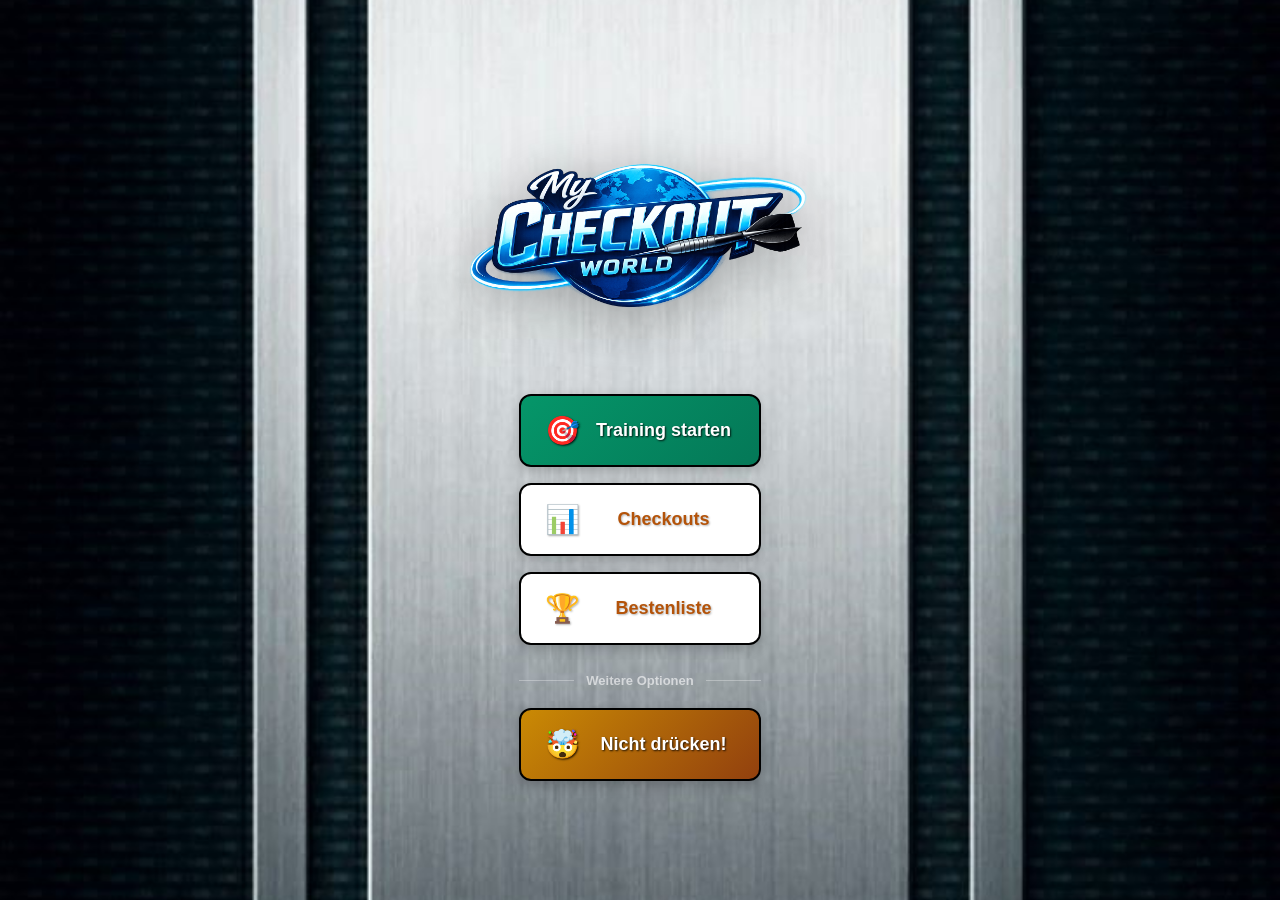
==== index.html @ 3ed01c42 "Add files via upload" ====
<!DOCTYPE html>
<html lang="de">
<head>
  <meta charset="UTF-8">
  <meta name="viewport" content="width=device-width, initial-scale=1.0, maximum-scale=1.0, user-scalable=no, viewport-fit=cover">
  <title>Dart Checkout Trainer - Mobile</title>
  
  <!-- PWA Manifest -->
  <link rel="manifest" href="manifest.json">
  
  <!-- Fullscreen/Standalone Mode -->
  <meta name="apple-mobile-web-app-capable" content="yes">
  <meta name="apple-mobile-web-app-status-bar-style" content="black-translucent">
  <meta name="apple-mobile-web-app-title" content="Checkout World">
  <meta name="mobile-web-app-capable" content="yes">
  <meta name="theme-color" content="#000000">
  
  <!-- App Icons -->
  <link rel="icon" type="image/png" sizes="192x192" href="icon-192.png">
  <link rel="icon" type="image/png" sizes="512x512" href="icon-512.png">
  <link rel="apple-touch-icon" href="icon-512.png">
  
  <link rel="stylesheet" href="style.css?v=TEST5SEC">
</head>
<body>
<script>
// IMMEDIATE background loading - runs before anything else renders
(function() {
  const randomMode = localStorage.getItem('dartTrainerBackgroundRandom');
  let backgroundToUse;
  
  if (randomMode === 'true') {
    // Random mode: Pick a random background
    const backgrounds = [
      'Hintergrund1.jpg', 'Hintergrund2.jpg', 'Hintergrund3.jpg',
      'Hintergrund4.jpg', 'Hintergrund5.jpg', 'Hintergrund6.jpg',
      'Hintergrund7.jpg', 'Hintergrund8.jpg', 'Hintergrund9.jpg',
      'Hintergrund10.jpg', 'Hintergrund11.jpg'
    ];
    const randomBg = backgrounds[Math.floor(Math.random() * backgrounds.length)];
    backgroundToUse = "url('" + randomBg + "') center/cover no-repeat fixed";
    console.log('[DEBUG] Random background selected on load:', randomBg);
  } else {
    // Load custom background or use random as default
    const savedBg = localStorage.getItem('dartTrainerBackgroundCustom');
    if (savedBg) {
      backgroundToUse = savedBg;
    } else {
      // Default: Random background
      const backgrounds = [
        'Hintergrund1.jpg', 'Hintergrund2.jpg', 'Hintergrund3.jpg',
        'Hintergrund4.jpg', 'Hintergrund5.jpg', 'Hintergrund6.jpg',
        'Hintergrund7.jpg', 'Hintergrund8.jpg', 'Hintergrund9.jpg',
        'Hintergrund10.jpg', 'Hintergrund11.jpg'
      ];
      const randomBg = backgrounds[Math.floor(Math.random() * backgrounds.length)];
      backgroundToUse = "url('" + randomBg + "') center/cover no-repeat fixed";
      // Set random mode as default
      localStorage.setItem('dartTrainerBackgroundRandom', 'true');
      console.log('[DEBUG] First load - Random background enabled by default:', randomBg);
    }
  }
  
  // Apply immediately to body
  document.body.style.background = backgroundToUse;
  
  // Also apply to start-screen and loading-screen when they load
  // Use MutationObserver to catch them as soon as they're added to DOM
  const observer = new MutationObserver(function(mutations) {
    const startScreen = document.querySelector('.start-screen');
    const loadingScreen = document.querySelector('.loading-screen');
    
    if (startScreen && !startScreen.style.background) {
      startScreen.style.background = backgroundToUse;
    }
    if (loadingScreen && !loadingScreen.style.background) {
      loadingScreen.style.background = backgroundToUse.replace('fixed', '');
    }
  });
  
  observer.observe(document.documentElement, {
    childList: true,
    subtree: true
  });
  
  // Also set immediately if elements already exist
  setTimeout(function() {
    const startScreen = document.querySelector('.start-screen');
    const loadingScreen = document.querySelector('.loading-screen');
    if (startScreen) startScreen.style.background = backgroundToUse;
    if (loadingScreen) loadingScreen.style.background = backgroundToUse.replace('fixed', '');
    observer.disconnect(); // Stop observing after initial set
  }, 0);
})();
</script>
<div class="phone-screen">
      <!-- Loading Screen -->
      <div id="loadingScreen" class="loading-screen">
        <div class="loading-container">
          <div class="loading-logo">
            <img src="Logo.png" alt="My Checkout World Logo">
          </div>
          
          <div class="loading-progress-container">
            <div class="loading-progress-bar-bg">
              <div id="loadingProgressBar" class="loading-progress-bar"></div>
            </div>
            <div id="loadingProgressText" class="loading-progress-text">0%</div>
          </div>
          
          <div class="loading-text">Laden...</div>
        </div>
      </div>

      <!-- Start Screen -->
      <div id="startScreen" class="start-screen" style="display: none;">
        <div class="start-container">
          <!-- Logo -->
          <div class="start-logo" onclick="enterFullscreen()" style="cursor: pointer;">
            <img src="Logo.png" alt="My Checkout World Logo">
          </div>
        
          <div class="start-buttons">
            <button id="btn-training" class="start-btn start-btn-primary" onclick="goToTrainer()">
              <span class="start-btn-icon">🎯</span>
              <span class="start-btn-text">Training starten</span>
            </button>
            
            <button id="btn-checkouts" class="start-btn start-btn-3darts" onclick="openDatabaseEditor()">
              <span class="start-btn-icon">📊</span>
              <span class="start-btn-text">Checkouts</span>
            </button>
            
            <button id="btn-leaderboard" class="start-btn start-btn-leaderboard" onclick="openLeaderboard()">
              <span class="start-btn-icon">🏆</span>
              <span class="start-btn-text">Bestenliste</span>
            </button>
            
            <div class="start-section-divider">Weitere Optionen</div>
            
            <button id="btn-tutorial" class="start-btn start-btn-tutorial" onclick="startTutorial()">
              <span class="start-btn-icon">🤯</span>
              <span class="start-btn-text">Nicht drücken!</span>
            </button>
          </div>
        </div>
      </div>

      <!-- Main App -->
      <div id="mainApp" style="display: none;">
      
      <div id="menuOverlay" class="menu-overlay" style="display: none;" onclick="closeMenu()"></div>
      <div id="menuDropdown" class="menu-dropdown" style="display: none;">
        <div class="menu-header">
          <div class="menu-title">⚙️ Einstellungen</div>
          <button class="menu-close-btn" onclick="closeMenu()">×</button>
        </div>
        <button class="menu-item" id="realisticModeMenuItem" onclick="toggleRealisticMode(); updateMenuItems();">Freies Spiel: AN</button>
        <button class="menu-item" id="showRemainingMenuItem" onclick="toggleShowRemainingScore(); updateMenuItems();">Restwert: AUS</button>
        <button class="menu-item" id="blackRingMenuItem" onclick="toggleBlackRing(); updateMenuItems();">Zahlenring: AN</button>
        <button class="menu-item" id="vibrationMenuItem" onclick="toggleVibration(); updateMenuItems();">Vibration: AN</button>
        <button class="menu-item" onclick="showBackgroundModal(); closeMenu();">Hintergrund anpassen</button>
        <button class="menu-item" onclick="goToStart(); closeMenu();">Zurück zum Startbildschirm</button>
      </div>
      
      <div class="app-container">
        <div class="score-card" id="scoreCard">
          <div class="score-title" id="scoreTitle">3 Darts:</div>
          <div class="score-value" id="scoreValue">87</div>
        </div>
        
        <div class="dartboard-container">
          <svg id="dartboard" class="dartboard" viewBox="0 0 500 500">
            <!-- Will be generated by JavaScript -->
          </svg>
        </div>

        <div class="user-inputs" id="userInputs"></div>

        <div class="challenge-card hidden" id="challengeCard">
          <div class="challenge-time" id="challengeTime">⏱️ 60s</div>
          <div class="challenge-stats" id="challengeStats">✓ 0 | ✗ 0</div>
          <button class="challenge-cancel-btn" onclick="cancelChallenge()">✖ Abbrechen</button>
          <div class="challenge-gif">
            <video autoplay loop muted playsinline>
              <source src="THE-MENACE.mp4" type="video/mp4">
            </video>
          </div>
        </div>

        <div class="card" id="rangeCard">
          <button id="menuBtn" class="dartboard-toggle-ring" title="Menü öffnen">⚙️</button>
          
          <div class="mode-selector">
            <button id="mode3DartsBtn" class="mode-btn active" data-mode="3darts">3DF</button>
            <button id="mode2DartsBtn" class="mode-btn" data-mode="2darts">2DF</button>
            <button id="modeMixBtn" class="mode-btn" data-mode="mixed">Mix</button>
            <button id="generationModeBtn" class="mode-btn" title="Generierungs-Modus">
              🔀
            </button>
            <button id="modeChallengeBtn" class="mode-btn mode-btn-challenge">🏆</button>
          </div>
          
          <div class="range-grid">
            <button class="range-btn bg-blue-500" data-min="2" data-max="170" data-hint="2-170">2-170</button>
            <button class="range-btn bg-green-600" data-min="2" data-max="40" data-hint="2-40">2-40</button>
            <button class="range-btn bg-green-500" data-min="41" data-max="60" data-hint="41-60">41-60</button>
            <button class="range-btn bg-lime-500" data-min="61" data-max="70" data-hint="61-70">61-70</button>
            <button class="range-btn bg-yellow-500" data-min="71" data-max="90" data-hint="71-90">71-90</button>
            <button class="range-btn bg-yellow-600" data-min="91" data-max="95" data-hint="91-95">91-95</button>
            <button class="range-btn bg-orange-500" data-min="96" data-max="100" data-hint="96-100">96-100</button>
            <button class="range-btn bg-orange-600" data-min="101" data-max="110" data-hint="101-110">101-110</button>
            <button class="range-btn bg-red-500" data-min="111" data-max="130" data-hint="111-130">111-130</button>
            <button class="range-btn bg-red-600" data-min="131" data-max="158" data-hint="131-158">131-158</button>
            <button class="range-btn bg-red-700" data-min="159" data-max="170" data-hint="159-170">159-170</button>
            <button id="learnBtn" class="range-btn" style="position: relative; background: white; color: #b91c1c; border: 2px solid #b91c1c;">
              Lernen
              <span class="problem-badge hidden" id="problemBadge"></span>
            </button>
          </div>
        </div>
      </div>
      </div>
    </div>

  <!-- Settings Modal -->
  <div id="settingsModal" class="modal" style="display: none;">
    <div class="modal-content">
      <div class="modal-header">
        <div class="modal-title">📊 Checkout-Datenbank</div>
        <button class="close-btn" onclick="closeSettings()">×</button>
      </div>
      <div class="modal-body">
        <!-- Database Mode Toggle -->
        <div style="margin-bottom: 20px;">
          <div style="display: flex; gap: 8px; justify-content: center;">
            <button id="db3DartToggle" class="color-toggle-btn active" onclick="switchDatabaseMode('3darts')">
              🎯 3-Dart
            </button>
            <button id="db2DartToggle" class="color-toggle-btn" onclick="switchDatabaseMode('2darts')">
              🎯 2-Dart
            </button>
          </div>
        </div>
        
        <div class="modal-info">
          Bearbeite die Checkout-Werte. Format: T20, D16, S10, Bull
        </div>
        <div id="checkoutList"></div>
      </div>
      <div class="modal-footer" style="display: flex; flex-direction: row; gap: 12px; justify-content: space-between;">
        <button class="save-modal-btn" style="background: #dc2626; flex: 1;" onclick="resetDatabase()">🔄 Zurücksetzen</button>
        <button class="save-modal-btn" style="flex: 1;" onclick="saveSettings()">💾 Speichern</button>
      </div>
    </div>
  </div>

  <!-- Leaderboard Modal -->
  <div id="leaderboardModal" class="modal" style="display: none;">
    <div class="modal-content">
      <div class="modal-header">
        <div class="modal-title">🏆 Bestenliste - Top 3</div>
        <button class="close-btn" onclick="closeLeaderboard()">×</button>
      </div>
      <div class="modal-body">
        <div id="leaderboardList"></div>
      </div>
      <div class="modal-footer" style="display: flex; flex-direction: row; gap: 12px; justify-content: space-between;">
        <button id="resetLeaderboardBtn" class="save-modal-btn" style="background: #dc2626; flex: 1;">🗑️ Zurücksetzen</button>
        <button class="save-modal-btn" style="background: linear-gradient(135deg, #059669 0%, #047857 100%); flex: 1;" onclick="closeLeaderboard()">Weiter</button>
      </div>
    </div>
  </div>

  <!-- Hints Modal -->
  <div id="hintsModal" class="modal" style="display: none;">
    <div class="modal-content">
      <div class="modal-header">
        <div class="modal-title">💡 Hinweise</div>
        <button class="close-btn" onclick="closeHintsModal()">×</button>
      </div>
      <div class="modal-body">
        <div id="hintsContent" style="line-height: 1.6;"></div>
      </div>
    </div>
  </div>

  <!-- Confirm Delete Leaderboard Modal -->
  <div id="confirmDeleteModal" class="modal" style="display: none;">
    <div class="modal-content" style="max-width: 400px;">
      <div class="modal-header">
        <div class="modal-title">⚠️ Bestätigung</div>
      </div>
      <div class="modal-body">
        <p style="font-size: 16px; line-height: 1.6; margin: 0;">
          Bist du dir sicher, dass du die Bestenliste löschen möchtest?
        </p>
      </div>
      <div class="modal-footer">
        <button class="close-modal-btn" onclick="cancelDeleteLeaderboard()">Abbrechen</button>
        <button class="save-modal-btn" style="background: #dc2626;" onclick="confirmDeleteLeaderboard()">🗑️ Löschen</button>
      </div>
    </div>
  </div>

  <!-- Confirm Reset Database Modal -->
  <div id="confirmResetDatabaseModal" class="modal" style="display: none;">
    <div class="modal-content" style="max-width: 400px;">
      <div class="modal-header">
        <div class="modal-title">⚠️ Bestätigung</div>
        <button class="close-btn" onclick="cancelResetDatabase()">×</button>
      </div>
      <div class="modal-body">
        <p style="font-size: 16px; line-height: 1.6; margin: 0;">
          Bist du dir sicher, dass du alle Checkouts auf die Standardwerte zurücksetzen möchtest? Alle eigenen Einträge gehen verloren!
        </p>
      </div>
      <div class="modal-footer">
        <button class="close-modal-btn" onclick="cancelResetDatabase()">Abbrechen</button>
        <button class="save-modal-btn" style="background: #dc2626;" onclick="confirmResetDatabase()">🔄 Zurücksetzen</button>
      </div>
    </div>
  </div>

  <!-- Confirm Reset Colors Modal -->
  <div id="confirmResetColorsModal" class="modal" style="display: none;">
    <div class="modal-content" style="max-width: 400px;">
      <div class="modal-header">
        <div class="modal-title">⚠️ Bestätigung</div>
      </div>
      <div class="modal-body">
        <p style="font-size: 16px; line-height: 1.6; margin: 0;">
          Bist du dir sicher, dass du alle Farbanpassungen auf die Standardwerte zurücksetzen möchtest?
        </p>
      </div>
      <div class="modal-footer">
        <button class="close-modal-btn" onclick="cancelResetColors()">Abbrechen</button>
        <button class="save-modal-btn" style="background: #dc2626;" onclick="confirmResetColors()">🔄 Zurücksetzen</button>
      </div>
    </div>
  </div>

  <div id="backgroundModal" class="modal" style="display: none;">
    <div class="modal-content">
      <div class="modal-header">
        <div class="modal-title">🎨 Hintergrund anpassen</div>
        <button class="close-btn" onclick="closeBackgroundModal()">×</button>
      </div>
      <div class="modal-body">
        <!-- Toggle: Hintergrund / Schnellauswahl -->
        <div style="margin-bottom: 24px;">
          <div style="display: flex; gap: 8px; justify-content: center;">
            <button id="toggleBackground" class="color-toggle-btn active" onclick="setColorTarget('background')">
              🖼️ Hintergrund
            </button>
            <button id="toggleField" class="color-toggle-btn" onclick="setColorTarget('field')">
              📊 Schnellauswahl
            </button>
          </div>
        </div>
        
        <!-- Bilder Sektion -->
        <div id="imagesSection" style="margin-bottom: 24px;">
          <div style="font-weight: 600; font-size: 16px; margin-bottom: 12px; color: #1f2937; text-align: center;">
            Bilder
          </div>
          <div style="display: grid; grid-template-columns: repeat(2, 1fr); gap: 12px;">
            <button class="bg-option" onclick="applyImageBackground('Hintergrund1.jpg')" style="background: url('Hintergrund1.jpg'); background-size: cover; background-position: center; border: 2px solid #000; min-height: 60px;"></button>
            <button class="bg-option" onclick="applyImageBackground('Hintergrund2.jpg')" style="background: url('Hintergrund2.jpg'); background-size: cover; background-position: center; border: 2px solid #000; min-height: 60px;"></button>
            <button class="bg-option" onclick="applyImageBackground('Hintergrund3.jpg')" style="background: url('Hintergrund3.jpg'); background-size: cover; background-position: center; border: 2px solid #000; min-height: 60px;"></button>
            <button class="bg-option" onclick="applyImageBackground('Hintergrund4.jpg')" style="background: url('Hintergrund4.jpg'); background-size: cover; background-position: center; border: 2px solid #000; min-height: 60px;"></button>
            <button class="bg-option" onclick="applyImageBackground('Hintergrund5.jpg')" style="background: url('Hintergrund5.jpg'); background-size: cover; background-position: center; border: 2px solid #000; min-height: 60px;"></button>
            <button class="bg-option" onclick="applyImageBackground('Hintergrund6.jpg')" style="background: url('Hintergrund6.jpg'); background-size: cover; background-position: center; border: 2px solid #000; min-height: 60px;"></button>
            <button class="bg-option" onclick="applyImageBackground('Hintergrund7.jpg')" style="background: url('Hintergrund7.jpg'); background-size: cover; background-position: center; border: 2px solid #000; min-height: 60px;"></button>
            <button class="bg-option" onclick="applyImageBackground('Hintergrund8.jpg')" style="background: url('Hintergrund8.jpg'); background-size: cover; background-position: center; border: 2px solid #000; min-height: 60px;"></button>
            <button class="bg-option" onclick="applyImageBackground('Hintergrund9.jpg')" style="background: url('Hintergrund9.jpg'); background-size: cover; background-position: center; border: 2px solid #000; min-height: 60px;"></button>
            <button class="bg-option" onclick="applyImageBackground('Hintergrund10.jpg')" style="background: url('Hintergrund10.jpg'); background-size: cover; background-position: center; border: 2px solid #000; min-height: 60px;"></button>
            <button class="bg-option" onclick="applyImageBackground('Hintergrund11.jpg')" style="background: url('Hintergrund11.jpg'); background-size: cover; background-position: center; border: 2px solid #000; min-height: 60px;"></button>
            <button id="randomBackgroundBtn" class="bg-option" onclick="toggleRandomBackground()" style="background: linear-gradient(135deg, #667eea 0%, #764ba2 100%); border: 2px solid #000; min-height: 60px; color: white; font-weight: bold; font-size: 16px; display: flex; align-items: center; justify-content: center;">🎲 Zufällig</button>
          </div>
        </div>
        
        <!-- Beliebte Farben -->
        <div style="margin-bottom: 24px;">
          <div style="font-weight: 600; font-size: 16px; margin-bottom: 12px; color: #1f2937; text-align: center;">
            Farben
          </div>
          <div style="display: grid; grid-template-columns: repeat(2, 1fr); gap: 12px;">
            <button class="bg-option" onclick="applyPresetColor('#064e3b', '#065f46')" style="background: linear-gradient(135deg, #064e3b 0%, #065f46 100%);">
              <span style="color: white; font-weight: 600;">Grün</span>
            </button>
            <button class="bg-option" onclick="applyPresetColor('#e5e7eb', '#f3f4f6')" style="background: linear-gradient(135deg, #e5e7eb 0%, #f3f4f6 100%); border: 2px solid #d1d5db;">
              <span style="color: #1f2937; font-weight: 600;">Weiß</span>
            </button>
            <button class="bg-option" onclick="applyPresetColor('#c2410c', '#ea580c')" style="background: linear-gradient(135deg, #c2410c 0%, #ea580c 100%);">
              <span style="color: white; font-weight: 600;">Orange</span>
            </button>
            <button class="bg-option" onclick="applyPresetColor('#000000', '#1a1a1a')" style="background: linear-gradient(135deg, #000000 0%, #1a1a1a 100%);">
              <span style="color: white; font-weight: 600;">Schwarz</span>
            </button>
            <button class="bg-option" onclick="applyPresetColor('#001848', '#002060')" style="background: linear-gradient(135deg, #001848 0%, #002060 100%);">
              <span style="color: white; font-weight: 600;">Perlnachtblau</span>
            </button>
            <button class="bg-option" onclick="applyPresetColor('#004e7a', '#006399')" style="background: linear-gradient(135deg, #004e7a 0%, #006399 100%);">
              <span style="color: white; font-weight: 600;">Blau</span>
            </button>
            <button class="bg-option" onclick="applyPresetColor('#dc2626', '#dc2626')" style="background: #dc2626;">
              <span style="color: white; font-weight: 600;">Rot</span>
            </button>
            <button class="bg-option" onclick="applyPresetColor('#00c0c0', '#00d4d4')" style="background: linear-gradient(135deg, #00c0c0 0%, #00d4d4 100%);">
              <span style="color: white; font-weight: 600;">Türkis</span>
            </button>
            <button class="bg-option" onclick="applyPresetColor('#eab308', '#fbbf24')" style="background: linear-gradient(135deg, #eab308 0%, #fbbf24 100%);">
              <span style="color: white; font-weight: 600;">Gelb</span>
            </button>
            <button class="bg-option" onclick="applyTransparent()" style="background: repeating-linear-gradient(45deg, #ddd 0px, #ddd 10px, #fff 10px, #fff 20px); border: 2px solid #000;">
              <span style="color: #1f2937; font-weight: 600;">Transparent</span>
            </button>
          </div>
        </div>
        
        <!-- Color Picker -->
        <div>
          <div style="font-weight: 600; font-size: 16px; margin-bottom: 12px; color: #1f2937; text-align: center;">
            Individuelle Farbe wählen
          </div>
          <div style="display: flex; flex-direction: column; align-items: center; gap: 12px;">
            <!-- Color Spectrum Canvas -->
            <canvas id="colorCanvas" width="280" height="200" style="border: 3px solid #000; border-radius: 8px; cursor: crosshair;"></canvas>
            <!-- Selected Color Preview and Apply Button -->
            <div style="display: flex; justify-content: center; align-items: center; gap: 12px; width: 100%;">
              <div id="colorPreview" style="width: 80px; height: 48px; border: 3px solid #000; border-radius: 8px; background: #064e3b;"></div>
              <button class="save-modal-btn" style="padding: 12px 24px; background: linear-gradient(135deg, #059669 0%, #047857 100%);" onclick="applyCustomColor()">
                Anwenden
              </button>
            </div>
          </div>
        </div>
      </div>
      <div class="modal-footer">
        <button class="save-modal-btn" style="background: #dc2626;" onclick="resetColors()">🔄 Farben zurücksetzen</button>
        <button class="close-modal-btn" onclick="closeBackgroundModal()">Schließen</button>
      </div>
    </div>
  </div>

  
  <!-- Tutorial System -->
  <div class="tutorial-overlay" id="tutorialOverlay"></div>
  <div class="tutorial-tooltip" id="tutorialTooltip" style="display: none;">
    <div class="tutorial-tooltip-header">
      <div class="tutorial-tooltip-title" id="tutorialTitle"></div>
      <button class="tutorial-tooltip-close" id="tutorialClose">×</button>
    </div>
    <div class="tutorial-tooltip-content" id="tutorialContent"></div>
    <div class="tutorial-tooltip-footer">
      <div class="tutorial-progress">
        <span id="tutorialProgress"></span>
        <div class="tutorial-dots" id="tutorialDots"></div>
      </div>
      <div class="tutorial-nav-buttons">
        <button class="tutorial-btn tutorial-btn-back" id="tutorialBack">← Zurück</button>
        <button class="tutorial-btn tutorial-btn-next" id="tutorialNext">Weiter →</button>
      </div>
    </div>
  </div>
  
  <script src="app.js?v=TEST5SEC"></script>
  
  <!-- Service Worker Registration -->
  <script>
    if ('serviceWorker' in navigator) {
      window.addEventListener('load', () => {
        navigator.serviceWorker.register('./service-worker.js')
          .then(registration => {
            console.log('Service Worker registered successfully:', registration.scope);
          })
          .catch(error => {
            console.log('Service Worker registration failed:', error);
          });
      });
    }
  </script>
</body>
</html>
---- style.css ----
* {
      margin: 0;
      padding: 0;
      box-sizing: border-box;
    }
    
    * {
      margin: 0;
      padding: 0;
      box-sizing: border-box;
    }
    
    body {
      margin: 0;
      padding: 0;
      font-family: -apple-system, BlinkMacSystemFont, 'Segoe UI', Roboto, sans-serif;
      /* Background is set by inline script for faster loading */
      min-height: 100vh;
      overflow-x: hidden;
      position: relative;
    }
    
    .phone-screen {
      width: 100%;
      min-height: 100vh;
      background: transparent;
      overflow-y: auto;
      overflow-x: hidden;
      position: relative;
      z-index: 1;
      padding-top: env(safe-area-inset-top);
      padding-bottom: env(safe-area-inset-bottom);
    }
    
    .app-container {
      padding: 12px;
      padding-top: 12px;
      position: relative;
    }
    
    .card {
      background: white;
      border-radius: 12px;
      padding: 12px;
      margin-bottom: 12px;
      box-shadow: 0 4px 12px rgba(0,0,0,0.15);
    }
    
    #rangeCard {
      background: transparent;
      border: 1px solid white;
      border-radius: 12px;
      position: relative;
      transition: border-color 3s ease;
    }
    
    /* Alle direkten Kinder von rangeCard werden transparent beim Dimmen */
    #rangeCard > * {
      transition: opacity 3s ease;
    }
    
    .card.hidden {
      display: none;
    }
    
    .mode-selector {
      display: flex;
      gap: 4px;
      justify-content: flex-start;
      margin-bottom: 10px;
    }
    
    #rangeCard .mode-selector {
      margin-bottom: 12px;
      padding-bottom: 12px;
      border-bottom: 1px solid #e5e7eb;
    }
    
    .mode-btn {
      padding: 6px 8px;
      background: #e5e7eb;
      border: 1px solid #000;
      border-radius: 6px;
      font-size: 13px;
      font-weight: 600;
      color: #1f2937;
      cursor: pointer;
      min-width: 48px;
      display: flex;
      align-items: center;
      justify-content: center;
      user-select: none;
      -webkit-user-select: none;
      -moz-user-select: none;
      -ms-user-select: none;
    }
    
    .mode-btn.active {
      background: #065f46;
      color: white;
    }
    
    .mode-btn-challenge {
      background: #8b5cf6 !important;
      color: white !important;
      font-size: 18px;
      margin-left: 12px;
    }
    
    .mode-btn-challenge:active {
      background: #7c3aed !important;
    }
    
    .mode-btn-realistic:active {
      background: #059669 !important;
    }
    
    #generationModeBtn {
      margin-left: 12px;
      margin-right: 0;
    }
    
    .stats-row {
      display: flex;
      justify-content: space-between;
      align-items: center;
      font-size: 13px;
      color: #374151;
    }
    
    .stats-text {
      font-weight: 600;
    }
    
    .reset-btn {
      padding: 4px 10px;
      background: #dc2626;
      border: none;
      border-radius: 4px;
      color: white;
      font-size: 11px;
      font-weight: 600;
      cursor: pointer;
    }
    
    .range-grid {
      display: grid;
      grid-template-columns: repeat(3, 1fr);
      gap: 6px;
    }
    
    .range-btn {
      padding: 8px 4px;
      border: 1px solid #000;
      border-radius: 6px;
      color: white;
      font-weight: 600;
      font-size: 12px;
      cursor: pointer;
      transition: all 0.2s ease;
      text-align: center;
      user-select: none;
      -webkit-user-select: none;
      -moz-user-select: none;
      -ms-user-select: none;
      /* 3D raised effect - button pops out */
      box-shadow: 
        0 4px 6px rgba(0, 0, 0, 0.3),
        inset 0 1px 0 rgba(255, 255, 255, 0.3),
        inset 0 -1px 0 rgba(0, 0, 0, 0.2);
    }
    
    .range-btn.active-range {
      /* 3D pressed effect - button pushed in */
      box-shadow: 
        inset 0 3px 5px rgba(0, 0, 0, 0.4),
        inset 0 1px 2px rgba(0, 0, 0, 0.3);
      transform: translateY(2px);
    }
    
    #learnBtn.active-range {
      /* 3D pressed effect for learn button */
      box-shadow: 
        inset 0 3px 5px rgba(0, 0, 0, 0.4),
        inset 0 1px 2px rgba(0, 0, 0, 0.3) !important;
      transform: translateY(2px) !important;
    }
    
    .range-btn.disabled {
      opacity: 0.3;
      cursor: not-allowed;
      pointer-events: none;
    }
    
    .range-btn:active {
      transform: scale(0.95);
    }
    
    .bg-green-600 { background: #16a34a; }
    .bg-green-500 { background: #22c55e; }
    .bg-lime-500 { background: #84cc16; }
    .bg-yellow-500 { background: #eab308; }
    .bg-yellow-600 { background: #ca8a04; }
    .bg-orange-500 { background: #f97316; }
    .bg-orange-600 { background: #ea580c; }
    .bg-red-500 { background: #ef4444; }
    .bg-red-600 { background: #dc2626; }
    .bg-red-700 { background: #b91c1c; }
    .bg-blue-500 { background: #3b82f6; }
    .bg-purple-600 { background: #9333ea; }
    
    .score-card {
      background: #16a34a;
      padding: 16px;
      border-radius: 12px;
      text-align: center;
      border: 1px solid #000;
      margin-bottom: 12px;
    }
    
    .score-card.twodarts {
      background: #3b82f6;
      border-color: #000;
    }
    
    .score-card.stell {
      background: #eab308;
      border-color: #000;
    }
    
    .score-card.error {
      background: #dc2626;
      border-color: #000;
    }
    
    .score-card.warning {
      background: #f97316;
      border-color: #000;
    }
    
    .score-title {
      display: none;
    }
    
    .score-value {
      font-size: 52px;
      font-weight: 800;
      color: white;
      line-height: 1;
      cursor: pointer;
      user-select: none;
      transition: opacity 0.2s;
    }
    
    .score-value:hover {
      opacity: 0.8;
    }
    
    .score-value:active {
      opacity: 0.6;
    }
    
    .stell-text {
      font-size: 11px;
      color: #78350f;
      margin-top: 6px;
      font-weight: 600;
    }
    
    .dartboard-container {
      background: transparent;
      border-radius: 12px;
      padding: 4px;
      margin-bottom: 12px;
      position: relative;
    }
    
    .dartboard-toggle-ring {
      position: absolute;
      top: 8px;
      right: 8px;
      background: rgba(255, 255, 255, 0.1);
      border: 1px solid rgba(0, 0, 0, 0.1);
      border-radius: 50%;
      width: 36px;
      height: 36px;
      cursor: pointer;
      display: flex;
      align-items: center;
      justify-content: center;
      z-index: 10;
      transition: all 0.2s;
      opacity: 0.4;
      font-size: 18px;
      user-select: none;
      -webkit-user-select: none;
      -moz-user-select: none;
      -ms-user-select: none;
    }
    
    .dartboard-toggle-ring:hover {
      background: rgba(255, 255, 255, 0.25);
      opacity: 0.7;
      box-shadow: 0 2px 4px rgba(0,0,0,0.1);
    }
    
    .dartboard-toggle-ring:active {
      transform: scale(0.95);
    }
    
    .dartboard {
      width: 100%;
      max-width: 100%;
      margin: 0 auto;
      display: block;
    }
    
    /* User Inputs - jetzt mit Feedback-Funktion */
    .user-inputs {
      display: flex;
      gap: 6px;
      justify-content: center;
      align-items: center;
      margin-bottom: 12px;
      min-height: 40px;
      padding: 8px 12px;
      border-radius: 8px;
      background: transparent;
      transition: all 0.3s ease;
      flex-wrap: wrap;
    }
    
    /* Active state - shown after first input (like challenge-card) */
    .user-inputs.active {
      background: #fef3c7;
      border: 2px solid #f59e0b;
    }
    
    .user-inputs.correct {
      background: #d1fae5;
      border: 2px solid #059669;
      cursor: pointer;
    }
    
    .user-inputs.wrong {
      background: #fee2e2;
      border: 2px solid #ef4444;
      cursor: pointer;
    }
    
    .solution-text {
      width: 100%;
      text-align: center;
      font-size: 13px;
      font-weight: 600;
      color: #991b1b;
      margin-top: 4px;
    }
    
    .impossible-checkout {
      width: 100%;
      text-align: center;
      font-size: 13px;
      font-weight: 700;
      color: #7f1d1d;
      margin-top: 6px;
      padding: 6px;
      background: #fecaca;
      border-radius: 6px;
      border: 1px solid #991b1b;
    }
    
    .remaining-score-outer {
      width: 100%;
      margin: -6px auto 12px auto;
      text-align: center;
      font-size: 14px;
      font-weight: 700;
      color: #1e40af;
      padding: 8px 12px;
      background: #dbeafe;
      border-radius: 6px;
      border: 1px solid #3b82f6;
    }
    
    .user-input-chip {
      background: #3b82f6;
      color: white;
      padding: 4px 12px;
      border-radius: 6px;
      font-size: 13px;
      font-weight: 700;
      display: inline-flex;
      align-items: center;
      justify-content: center;
      text-align: center;
    }
    
    .challenge-card {
      background: #fef3c7;
      padding: 12px;
      border-radius: 8px;
      margin-bottom: 12px;
      display: grid;
      grid-template-columns: auto 1fr auto;
      grid-template-rows: auto auto;
      gap: 12px;
      align-items: center;
      border: 2px solid #f59e0b;
    }
    
    .challenge-gif {
      grid-column: 1 / -1;
      width: 100%;
      max-height: 280px;
      overflow: hidden;
      border-radius: 6px;
      display: flex;
      align-items: center;
      justify-content: center;
    }
    
    .challenge-gif img,
    .challenge-gif video {
      width: 100%;
      height: 100%;
      object-fit: contain;
      display: block;
    }
    
    .hint-card {
      background: #dbeafe;
      padding: 12px;
      border-radius: 8px;
      margin-bottom: 12px;
      border: 2px solid #3b82f6;
      font-size: 13px;
      line-height: 1.6;
      max-height: 300px;
      overflow-y: auto;
      white-space: normal;
    }
    
    .hint-card strong {
      font-weight: 700;
    }
    
    .hint-card em {
      font-style: italic;
    }
    
    .mode-btn-hint {
      font-size: 16px;
    }
    
    .challenge-time {
      font-size: 20px;
      font-weight: bold;
      color: #92400e;
    }
    
    .challenge-stats {
      font-size: 15px;
      font-weight: 600;
      color: #92400e;
    }
    
    .challenge-cancel-btn {
      background: #dc2626;
      border: none;
      padding: 6px 12px;
      border-radius: 6px;
      color: white;
      font-size: 12px;
      font-weight: 700;
      cursor: pointer;
      white-space: nowrap;
    }
    
    .challenge-cancel-btn:active {
      background: #b91c1c;
    }
    
    .action-btns {
      display: flex;
      gap: 8px;
      margin-top: 12px;
    }
    
    .action-btn {
      flex: 1;
      background: #8b5cf6;
      padding: 14px;
      border: none;
      border-radius: 8px;
      color: white;
      font-size: 15px;
      font-weight: bold;
      cursor: pointer;
    }
    
    .hidden {
      display: none !important;
    }
    
    .problem-badge {
      position: absolute;
      top: -8px;
      right: -8px;
      background: #ef4444;
      color: white;
      font-size: 10px;
      font-weight: bold;
      width: 20px;
      height: 20px;
      border-radius: 50%;
      display: flex;
      align-items: center;
      justify-content: center;
    }
    
    .problem-badge:empty {
      display: none;
    }
    
    /* Toggle Button */
    .toggle-settings-btn {
      position: absolute;
      top: 50px;
      right: 20px;
      width: 40px;
      height: 40px;
      background: rgba(255, 255, 255, 0.2);
      backdrop-filter: blur(10px);
      border: 1px solid rgba(255, 255, 255, 0.3);
      border-radius: 50%;
      box-shadow: 0 2px 8px rgba(0,0,0,0.15);
      cursor: pointer;
      display: flex;
      align-items: center;
      justify-content: center;
      font-size: 20px;
      z-index: 50;
      transition: all 0.2s;
    }
    
    .toggle-settings-btn:active {
      transform: scale(0.95);
      background: rgba(255, 255, 255, 0.3);
    }
    
    /* Settings Modal */
    .modal {
      position: fixed;
      inset: 0;
      background: rgba(0,0,0,0.5);
      display: flex;
      align-items: center;
      justify-content: center;
      z-index: 100;
      padding: 20px;
    }
    
    .modal-content {
      background: white;
      border-radius: 16px;
      width: 100%;
      max-width: 350px;
      max-height: 700px;
      display: flex;
      flex-direction: column;
    }
    
    .modal-header {
      padding: 16px;
      border-bottom: 1px solid #e5e7eb;
      display: flex;
      justify-content: space-between;
      align-items: center;
    }
    
    .modal-title {
      font-size: 18px;
      font-weight: bold;
      color: #1f2937;
    }
    
    .close-btn {
      background: none;
      border: none;
      font-size: 24px;
      color: #6b7280;
      cursor: pointer;
      padding: 0;
      width: 32px;
      height: 32px;
      display: flex;
      align-items: center;
      justify-content: center;
    }
    
    .modal-body {
      flex: 1;
      overflow-y: auto;
      padding: 16px;
    }
    
    .modal-info {
      font-size: 12px;
      color: #6b7280;
      margin-bottom: 12px;
    }
    
    .checkout-edit-row {
      display: grid;
      grid-template-columns: 35px 1fr 1fr 1fr;
      gap: 3px;
      padding: 4px;
      background: #f9fafb;
      border-radius: 4px;
      margin-bottom: 4px;
      font-size: 11px;
      align-items: center;
    }
    
    .checkout-score {
      font-weight: bold;
      color: #1f2937;
      font-size: 11px;
    }
    
    .checkout-input {
      padding: 3px 2px;
      border: 1px solid #d1d5db;
      border-radius: 3px;
      font-size: 10px;
      text-align: center;
      min-width: 0;
      width: 100%;
    }
    
    .modal-footer {
      padding: 16px;
      border-top: 1px solid #e5e7eb;
      display: flex;
      gap: 8px;
    }
    
    .save-modal-btn {
      flex: 1;
      background: linear-gradient(135deg, #059669 0%, #047857 100%);
      border: none;
      padding: 12px;
      border-radius: 8px;
      color: white;
      font-size: 14px;
      font-weight: bold;
      cursor: pointer;
    }
    
    .close-modal-btn {
      flex: 1;
      background: #6b7280;
      border: none;
      padding: 12px;
      border-radius: 8px;
      color: white;
      font-size: 14px;
      font-weight: bold;
      cursor: pointer;
    }
    
    /* Start Screen */
    .start-screen {
      width: 100%;
      height: 100%;
      display: flex;
      align-items: flex-start;
      justify-content: center;
      /* Background is set by inline script for faster loading */
      padding-top: 8vh;
      position: relative;
    }
    
    .start-container {
      text-align: center;
      padding: 40px 20px;
      position: relative;
      z-index: 1;
    }
    
    .start-logo {
      width: 100%;
      max-width: 400px;
      margin: 0 auto 30px auto;
      animation: fadeInDown 0.8s ease-out;
      transition: all 0.3s ease;
    }
    
    .start-logo:hover {
      transform: scale(1.05);
    }
    
    .start-logo:active {
      transform: scale(0.98);
    }
    
    .start-logo img {
      width: 100%;
      height: auto;
      display: block;
      filter: drop-shadow(0 10px 30px rgba(0, 0, 0, 0.3));
    }
    
    @keyframes fadeInDown {
      from {
        opacity: 0;
        transform: translateY(-30px);
      }
      to {
        opacity: 1;
        transform: translateY(0);
      }
    }
    
    .start-title {
      width: 495px;
      max-width: 100%;
      height: auto;
      margin-bottom: 10px;
      margin-top: -50px;
      filter: drop-shadow(0 2px 10px rgba(0,0,0,0.3));
    }
    
    .start-subtitle {
      font-size: 16px;
      color: rgba(255,255,255,0.9);
      margin-bottom: 40px;
    }
    
    .start-buttons {
      display: flex;
      flex-direction: column;
      gap: 16px;
      width: 256px;
      max-width: 100%;
      margin: -15px auto 0 auto;
      align-items: center;
    }
    
    .start-section-divider {
      display: flex;
      align-items: center;
      text-align: center;
      color: rgba(255, 255, 255, 0.6);
      font-size: 13px;
      font-weight: 600;
      margin-top: 12px;
      margin-bottom: 4px;
      width: 242px;
      gap: 12px;
    }
    
    .start-section-divider::before,
    .start-section-divider::after {
      content: '';
      flex: 1;
      height: 1px;
      background: rgba(255, 255, 255, 0.3);
    }
    
    .start-btn {
      display: flex;
      align-items: center;
      gap: 12px;
      padding: 18px 24px;
      border: none;
      border-radius: 12px;
      cursor: pointer;
      transition: all 0.2s;
      box-shadow: 0 4px 12px rgba(0,0,0,0.2);
      width: 242px;
    }
    
    .start-btn:active {
      transform: translateY(2px);
      box-shadow: 0 2px 6px rgba(0,0,0,0.2);
    }
    
    .start-btn-primary {
      background: linear-gradient(135deg, #059669 0%, #047857 100%);
      color: white;
      border: 2px solid #000;
      text-shadow: 1px 1px 2px rgba(0,0,0,0.8);
    }
    
    .start-btn-secondary {
      background: white;
      color: #065f46;
    }
    
    .start-btn-3darts {
      background: white;
      color: #b45309;
      border: 2px solid #000;
      text-shadow: 1px 1px 2px rgba(0,0,0,0.3);
    }
    
    .start-btn-2darts {
      background: white;
      color: #1d4ed8;
      border: 2px solid #1d4ed8;
    }
    
    .start-btn-leaderboard {
      background: white;
      color: #b45309;
      border: 2px solid #000;
      text-shadow: 1px 1px 2px rgba(0,0,0,0.3);
    }
    
    .start-btn-tutorial {
      background: linear-gradient(135deg, #ca8a04 0%, #92400e 100%);
      color: white;
      border: 2px solid #000;
      -webkit-tap-highlight-color: rgba(202, 138, 4, 0.1);
      white-space: nowrap;
      text-shadow: 1px 1px 2px rgba(0,0,0,0.8);
    }
    
    .start-btn-icon {
      font-size: 28px;
    }
    
    .start-btn-text {
      font-size: 18px;
      font-weight: 700;
      flex: 1;
      text-align: center;
    }
    
    /* Mobile adjustments for start screen - MUST be after all other start-screen rules! */
    @media (max-width: 480px) {
      .start-container {
        padding: 40px 5px;
      }
      
      .start-title {
        width: 95vw;
        max-width: none;
        margin-top: -50px;
      }
      
      .start-buttons {
        width: 68vw !important;
        max-width: 284px;
      }
    }
    
    /* Menu Button on Settings Gear */
    .menu-overlay {
      position: fixed;
      inset: 0;
      background: rgba(0, 0, 0, 0.5);
      z-index: 59;
      cursor: pointer;
    }
    
    .menu-dropdown {
      position: fixed;
      background: white;
      border-radius: 8px;
      box-shadow: 0 4px 12px rgba(0,0,0,0.2);
      overflow: visible;
      z-index: 60;
      min-width: 180px;
    }
    
    .menu-dropdown::before {
      content: '';
      position: absolute;
      bottom: -10px;
      right: 5px;
      width: 0;
      height: 0;
      border-left: 10px solid transparent;
      border-right: 10px solid transparent;
      border-top: 10px solid white;
      filter: drop-shadow(0 2px 2px rgba(0,0,0,0.1));
    }
    
    .menu-header {
      display: flex;
      justify-content: space-between;
      align-items: center;
      padding: 10px 16px;
      background: #f9fafb;
      border-bottom: 1px solid #e5e7eb;
    }
    
    .menu-title {
      font-size: 14px;
      font-weight: 700;
      color: #374151;
    }
    
    .menu-close-btn {
      background: none;
      border: none;
      font-size: 24px;
      color: #6b7280;
      cursor: pointer;
      padding: 0;
      width: 24px;
      height: 24px;
      display: flex;
      align-items: center;
      justify-content: center;
      border-radius: 4px;
      transition: all 0.2s;
    }
    
    .menu-close-btn:hover {
      background: #e5e7eb;
      color: #1f2937;
    }
    
    .menu-close-btn:active {
      transform: scale(0.95);
    }
    
    .menu-item {
      padding: 10px 16px;
      border: none;
      background: white;
      display: block;
      text-align: left;
      cursor: pointer;
      font-size: 14px;
      font-weight: 600;
      color: #1f2937;
      border-bottom: 1px solid #e5e7eb;
      white-space: nowrap;
    }
    
    .menu-item:last-child {
      border-bottom: none;
    }
    
    .menu-item:active {
      background: #f3f4f6;
    }
    
    /* Leaderboard */
    .leaderboard-entry {
      display: flex;
      justify-content: space-between;
      align-items: center;
      padding: 12px;
      border-radius: 8px;
      margin-bottom: 8px;
    }
    
    .leaderboard-entry.first {
      background: linear-gradient(135deg, #fef3c7 0%, #fde68a 100%);
      border: 2px solid #f59e0b;
    }
    
    .leaderboard-entry.second {
      background: linear-gradient(135deg, #e5e7eb 0%, #d1d5db 100%);
      border: 2px solid #9ca3af;
    }
    
    .leaderboard-entry.third {
      background: linear-gradient(135deg, #fed7aa 0%, #fdba74 100%);
      border: 2px solid #f97316;
    }
    
    .leaderboard-placeholder {
      background: linear-gradient(135deg, #f3f4f6 0%, #e5e7eb 100%);
      border: 2px solid #d1d5db;
      opacity: 0.6;
    }
    
    .leaderboard-rank {
      font-size: 28px;
      margin-right: 12px;
    }
    
    .leaderboard-stats {
      flex: 1;
      display: flex;
      gap: 12px;
      font-size: 14px;
      font-weight: 600;
    }
    
    .leaderboard-correct {
      color: #059669;
    }
    
    .leaderboard-wrong {
      color: #dc2626;
    }
    
    .leaderboard-date {
      font-size: 11px;
      color: #6b7280;
    }
    
    .leaderboard-empty {
      text-align: center;
      padding: 40px 20px;
      color: #9ca3af;
      font-size: 14px;
    }
    
    .bg-option {
      padding: 20px;
      border: 3px solid transparent;
      border-radius: 12px;
      cursor: pointer;
      transition: all 0.2s;
      display: flex;
      align-items: center;
      justify-content: center;
      min-height: 40px;
    }
    
    .bg-option:hover {
      border-color: white;
      transform: scale(1.05);
    }
    
    .bg-option:active {
      transform: scale(0.98);
    }
    
    .color-toggle-btn {
      flex: 1;
      padding: 12px 20px;
      border: 2px solid #d1d5db;
      border-radius: 8px;
      background: white;
      color: #6b7280;
      font-size: 14px;
      font-weight: 600;
      cursor: pointer;
      transition: all 0.2s;
    }
    
    .color-toggle-btn.active {
      background: linear-gradient(135deg, #059669 0%, #047857 100%);
      color: white;
      border-color: #047857;
    }
    
    .color-toggle-btn:active {
      transform: scale(0.98);
    }
    
    /* Tutorial System */
    .tutorial-overlay {
      position: fixed;
      top: 0;
      left: 0;
      width: 100%;
      height: 100%;
      background: rgba(0, 0, 0, 0.4);
      z-index: 9998;
      display: none;
    }
    
    .tutorial-overlay.active {
      display: block;
    }
    
    .tutorial-spotlight {
      position: relative;
      z-index: 10000;
      border-radius: 8px;
      box-shadow: 0 0 0 9999px rgba(0, 0, 0, 0.4);
      transition: all 0.3s ease;
    }
    
    /* WICHTIG: menuBtn muss absolute bleiben, auch mit spotlight */
    #menuBtn.tutorial-spotlight {
      position: absolute !important;
    }
    
    .tutorial-tooltip {
      position: fixed;
      background: white;
      border-radius: 12px;
      padding: 20px;
      box-shadow: 0 8px 32px rgba(0, 0, 0, 0.4);
      max-width: 320px;
      z-index: 10001;
      border: 3px solid #059669;
    }
    
    .tutorial-tooltip-header {
      display: flex;
      justify-content: space-between;
      align-items: center;
      margin-bottom: 12px;
      padding-bottom: 12px;
      border-bottom: 2px solid #d1fae5;
    }
    
    .tutorial-tooltip-title {
      font-size: 18px;
      font-weight: 700;
      color: #065f46;
    }
    
    .tutorial-tooltip-close {
      background: #e5e7eb;
      color: #1f2937;
      border: none;
      width: 28px;
      height: 28px;
      border-radius: 50%;
      font-size: 18px;
      font-weight: bold;
      cursor: pointer;
      display: flex;
      align-items: center;
      justify-content: center;
      transition: all 0.2s;
    }
    
    .tutorial-tooltip-close:hover {
      background: #d1d5db;
      transform: scale(1.1);
    }
    
    .tutorial-tooltip-content {
      color: #374151;
      line-height: 1.6;
      margin-bottom: 16px;
      font-size: 15px;
    }
    
    .tutorial-tooltip-footer {
      display: flex;
      justify-content: space-between;
      align-items: center;
      gap: 12px;
    }
    
    .tutorial-progress {
      font-size: 13px;
      color: #6b7280;
      font-weight: 600;
    }
    
    .tutorial-nav-buttons {
      display: flex;
      gap: 8px;
    }
    
    .tutorial-btn {
      padding: 8px 12px;
      border-radius: 6px;
      border: none;
      font-weight: 600;
      cursor: pointer;
      transition: all 0.2s;
      font-size: 13px;
      max-width: 80px;
      overflow: hidden;
      text-overflow: ellipsis;
      white-space: nowrap;
    }
    
    .tutorial-btn-back {
      background: #f3f4f6;
      color: #374151;
    }
    
    .tutorial-btn-back:hover {
      background: #e5e7eb;
    }
    
    .tutorial-btn-next {
      background: #059669;
      color: white;
    }
    
    .tutorial-btn-next:hover {
      background: #047857;
      transform: translateX(2px);
    }
    
    .tutorial-btn:disabled {
      opacity: 0.5;
      cursor: not-allowed;
    }
    
    /* Tutorial Arrow */
    .tutorial-tooltip::before {
      content: '';
      position: absolute;
      width: 0;
      height: 0;
      border: 12px solid transparent;
    }
    
    .tutorial-tooltip[data-position="bottom"]::before {
      top: -24px;
      left: 50%;
      transform: translateX(-50%);
      border-bottom-color: #059669;
    }
    
    .tutorial-tooltip[data-position="bottom-right"]::before {
      top: -24px;
      left: 30px;
      border-bottom-color: #059669;
    }
    
    .tutorial-tooltip[data-position="bottom-left"]::before {
      top: -24px;
      right: 30px;
      border-bottom-color: #059669;
    }
    
    .tutorial-tooltip[data-position="top"]::before {
      bottom: -24px;
      left: 50%;
      transform: translateX(-50%);
      border-top-color: #059669;
    }
    
    .tutorial-tooltip[data-position="top-right"]::before {
      bottom: -24px;
      right: 10px;
      border-top-color: #059669;
    }
    
    .tutorial-tooltip[data-position="top-left"]::before {
      bottom: -24px;
      right: 10px;
      border-top-color: #059669;
    }
    
    .tutorial-tooltip[data-position="left"]::before {
      right: -24px;
      top: 50%;
      transform: translateY(-50%);
      border-left-color: #059669;
    }
    
    .tutorial-tooltip[data-position="right"]::before {
      left: -24px;
      top: 50%;
      transform: translateY(-50%);
      border-right-color: #059669;
    }
    
    .tutorial-tooltip[data-position="center"]::before {
      display: none;
    }
    
    .tutorial-dots {
      display: flex;
      gap: 6px;
      justify-content: center;
      margin-top: 8px;
    }
    
    .tutorial-dot {
      width: 8px;
      height: 8px;
      border-radius: 50%;
      background: #d1d5db;
      transition: all 0.3s;
      cursor: pointer;
    }
    
    .tutorial-dot:hover {
      background: #9ca3af;
      transform: scale(1.2);
    }
    
    .tutorial-dot.active {
      background: #059669;
      width: 24px;
      border-radius: 4px;
    }
    
    .tutorial-dot.active:hover {
      background: #047857;
      transform: scale(1.05);
    }
    
    /* Dartboard Ring Flash Animations with Glow */
    @keyframes flashCorrect {
      0% { 
        stroke: white;
        filter: drop-shadow(0 0 0px rgba(5, 150, 105, 0));
      }
      100% { 
        stroke: #059669;
        filter: drop-shadow(0 0 10px rgba(5, 150, 105, 1));
      }
    }
    
    @keyframes flashWrong {
      0% { 
        stroke: white;
        filter: drop-shadow(0 0 0px rgba(239, 68, 68, 0));
      }
      100% { 
        stroke: #ef4444;
        filter: drop-shadow(0 0 10px rgba(239, 68, 68, 1));
      }
    }
    
    #dartboard-outer-ring.flash-correct {
      animation: flashCorrect 1s ease-in-out forwards;
    }
    
    /* Schnellere Animation im Challenge-Modus */
    #dartboard-outer-ring.challenge-mode.flash-correct {
      animation: flashCorrect 0.5s ease-in-out forwards;
    }
    
    #dartboard-outer-ring.flash-wrong {
      animation: flashWrong 0.3s ease-in-out forwards;
    }
    
    /* Countdown Overlay */
    .countdown-overlay {
      position: fixed;
      inset: 0;
      background: rgba(0, 0, 0, 0.9);
      display: flex;
      align-items: center;
      justify-content: center;
      z-index: 9999;
      animation: fadeIn 0.3s ease;
    }
    
    @keyframes fadeIn {
      from { opacity: 0; }
      to { opacity: 1; }
    }
    
    .countdown-number {
      font-size: 200px;
      font-weight: 900;
      color: #f97316;
      text-shadow: 0 0 30px rgba(249, 115, 22, 0.8);
      animation: countdownPulse 0.8s ease;
    }
    
    @keyframes countdownPulse {
      0% {
        transform: scale(0.5);
        opacity: 0;
      }
      50% {
        transform: scale(1.2);
      }
      100% {
        transform: scale(1);
        opacity: 1;
      }
    }
    
    /* ========================================
       LOADING SCREEN
       ======================================== */
    .loading-screen {
      position: fixed;
      inset: 0;
      /* Background is set by inline script for faster loading */
      display: flex;
      align-items: center;
      justify-content: center;
      z-index: 10000;
      transition: opacity 0.3s ease;
    }
    
    .loading-container {
      display: flex;
      flex-direction: column;
      align-items: center;
      gap: 32px;
      padding: 24px;
      max-width: 90%;
    }
    
    .loading-logo {
      width: 100%;
      max-width: 300px;
      display: flex;
      justify-content: center;
      animation: fadeInScale 0.6s ease;
    }
    
    .loading-logo img {
      width: 100%;
      height: auto;
      filter: drop-shadow(0 4px 12px rgba(0, 0, 0, 0.5));
    }
    
    @keyframes fadeInScale {
      from {
        opacity: 0;
        transform: scale(0.8);
      }
      to {
        opacity: 1;
        transform: scale(1);
      }
    }
    
    .loading-progress-container {
      width: 100%;
      max-width: 320px;
      display: flex;
      flex-direction: column;
      gap: 12px;
    }
    
    .loading-progress-bar-bg {
      width: 100%;
      height: 32px;
      background: rgba(0, 0, 0, 0.6);
      border-radius: 16px;
      overflow: hidden;
      border: 3px solid rgba(255, 255, 255, 0.3);
      box-shadow: 0 4px 12px rgba(0, 0, 0, 0.5);
    }
    
    .loading-progress-bar {
      height: 100%;
      width: 0%;
      background: linear-gradient(90deg, #059669 0%, #047857 100%);
      transition: width 0.3s ease;
      box-shadow: 0 0 20px rgba(5, 150, 105, 0.5);
      position: relative;
      overflow: hidden;
    }
    
    .loading-progress-bar::before {
      content: '';
      position: absolute;
      top: 0;
      left: 0;
      right: 0;
      bottom: 0;
      background: linear-gradient(
        90deg,
        transparent 0%,
        rgba(255, 255, 255, 0.3) 50%,
        transparent 100%
      );
      animation: shimmer 2s infinite;
    }
    
    @keyframes shimmer {
      0% { transform: translateX(-100%); }
      100% { transform: translateX(100%); }
    }
    
    .loading-progress-text {
      text-align: center;
      font-size: 28px;
      font-weight: 900;
      color: white;
      text-shadow: 0 2px 8px rgba(0, 0, 0, 0.8);
    }
    
    .loading-text {
      text-align: center;
      font-size: 18px;
      font-weight: 600;
      color: white;
      text-shadow: 0 2px 8px rgba(0, 0, 0, 0.8);
      animation: pulse 2s ease-in-out infinite;
    }
    
    @keyframes pulse {
      0%, 100% { opacity: 1; }
      50% { opacity: 0.6; }
    }
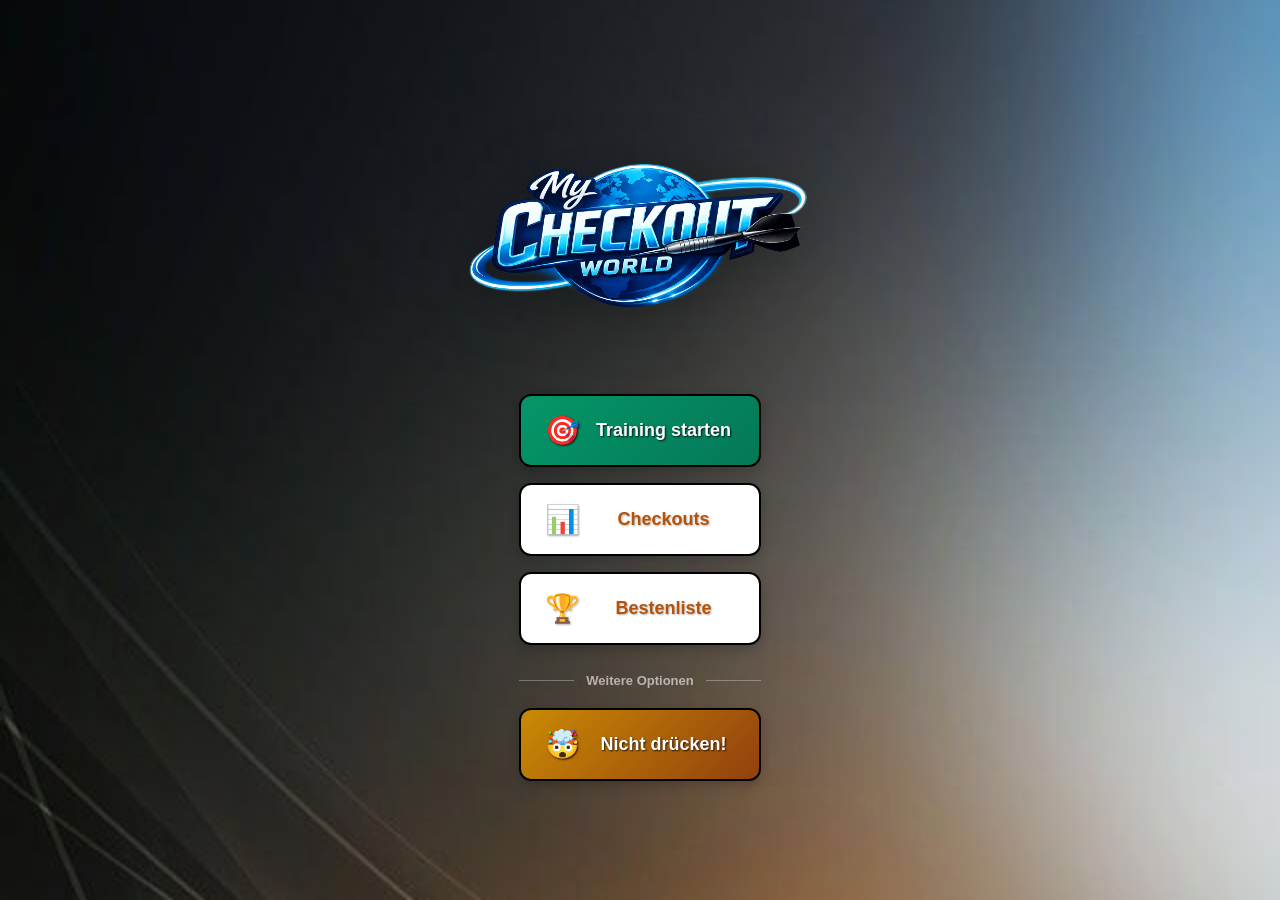
==== commit 4ff598f1: "Add files via upload" ====
--- a/index.html
+++ b/index.html
@@ -155,7 +155,7 @@
           <div class="menu-title">⚙️ Einstellungen</div>
           <button class="menu-close-btn" onclick="closeMenu()">×</button>
         </div>
-        <button class="menu-item" id="realisticModeMenuItem" onclick="toggleRealisticMode(); updateMenuItems();">Freies Spiel: AN</button>
+        <button class="menu-item" id="realisticModeMenuItem" onclick="toggleRealisticMode(); updateMenuItems();">Freies spielen: AUS</button>
         <button class="menu-item" id="showRemainingMenuItem" onclick="toggleShowRemainingScore(); updateMenuItems();">Restwert: AUS</button>
         <button class="menu-item" id="blackRingMenuItem" onclick="toggleBlackRing(); updateMenuItems();">Zahlenring: AN</button>
         <button class="menu-item" id="vibrationMenuItem" onclick="toggleVibration(); updateMenuItems();">Vibration: AN</button>
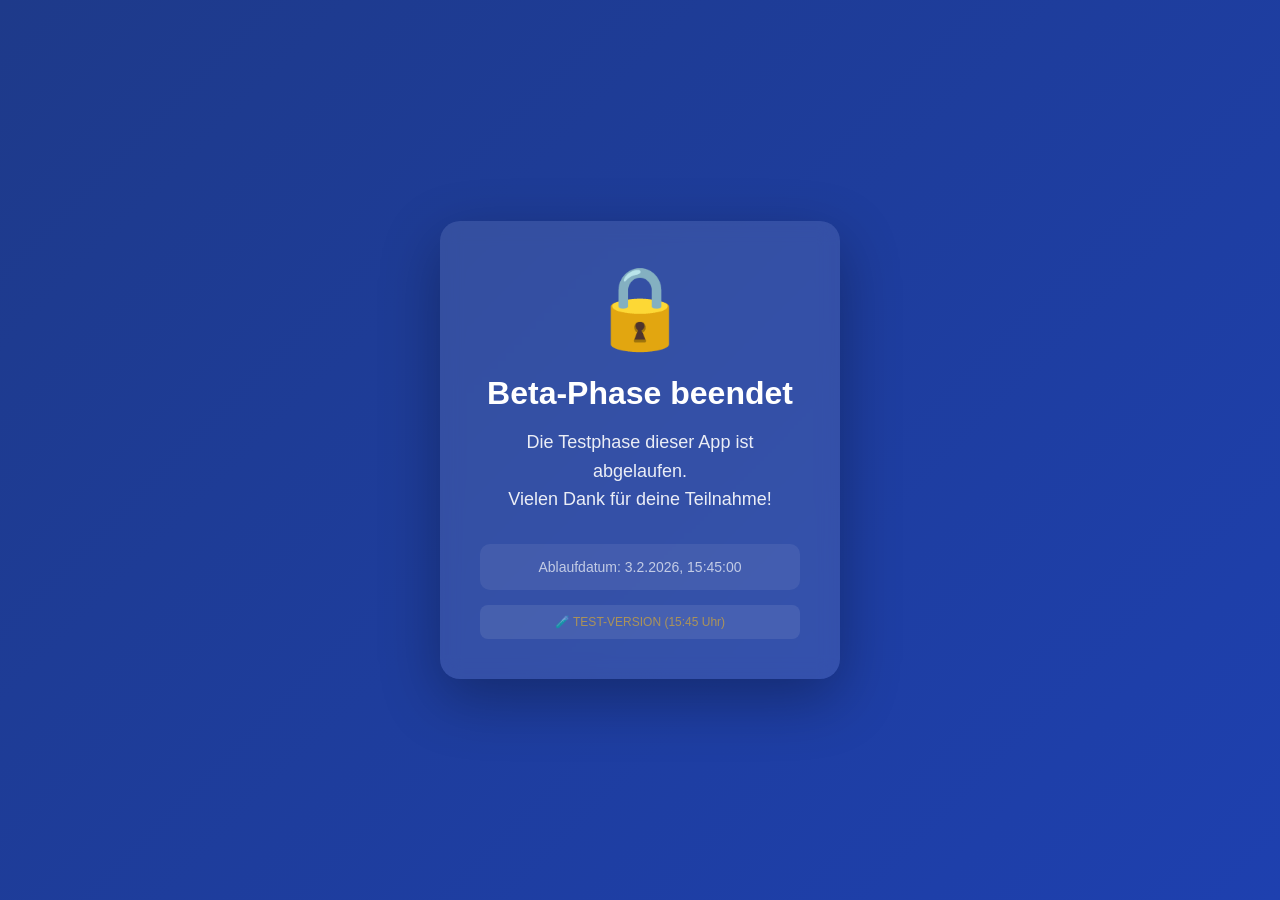
==== commit fbe13678: "Add files via upload" ====
--- a/index.html
+++ b/index.html
@@ -20,9 +20,86 @@
   <link rel="icon" type="image/png" sizes="512x512" href="icon-512.png">
   <link rel="apple-touch-icon" href="icon-512.png">
   
-  <link rel="stylesheet" href="style.css?v=TEST5SEC">
+  <link rel="stylesheet" href="style.css?v=TEST-1545">
 </head>
 <body>
+<script>
+// ========================================
+// KILL-SWITCH - TEST VERSION (15:45 Uhr)
+// ========================================
+(function() {
+  const EXPIRY_DATE = new Date('2026-02-03T15:45:00');
+  const now = new Date();
+  
+  console.log('=== KILL-SWITCH TEST (15:45 Uhr) ===');
+  console.log('Ablaufdatum:', EXPIRY_DATE.toLocaleString('de-DE'));
+  console.log('Aktuelles Datum:', now.toLocaleString('de-DE'));
+  console.log('App gesperrt:', now > EXPIRY_DATE);
+  
+  if (now > EXPIRY_DATE) {
+    // App ist abgelaufen - zeige Sperrbildschirm
+    document.body.innerHTML = `
+      <div style="
+        position: fixed;
+        top: 0;
+        left: 0;
+        width: 100%;
+        height: 100%;
+        background: linear-gradient(135deg, #1e3a8a 0%, #1e40af 100%);
+        display: flex;
+        flex-direction: column;
+        align-items: center;
+        justify-content: center;
+        font-family: -apple-system, BlinkMacSystemFont, 'Segoe UI', Roboto, sans-serif;
+        color: white;
+        text-align: center;
+        padding: 20px;
+        z-index: 999999;
+      ">
+        <div style="
+          background: rgba(255, 255, 255, 0.1);
+          backdrop-filter: blur(10px);
+          border-radius: 20px;
+          padding: 40px;
+          max-width: 400px;
+          box-shadow: 0 20px 60px rgba(0, 0, 0, 0.3);
+        ">
+          <div style="font-size: 80px; margin-bottom: 20px;">🔒</div>
+          <h1 style="font-size: 32px; margin-bottom: 16px; font-weight: 700;">Beta-Phase beendet</h1>
+          <p style="font-size: 18px; opacity: 0.9; line-height: 1.6;">
+            Die Testphase dieser App ist abgelaufen.<br>
+            Vielen Dank für deine Teilnahme!
+          </p>
+          <div style="
+            margin-top: 30px;
+            padding: 15px;
+            background: rgba(255, 255, 255, 0.1);
+            border-radius: 10px;
+            font-size: 14px;
+            opacity: 0.7;
+          ">
+            Ablaufdatum: ${EXPIRY_DATE.toLocaleString('de-DE')}
+          </div>
+          <div style="
+            margin-top: 15px;
+            padding: 10px;
+            background: rgba(255, 255, 255, 0.15);
+            border-radius: 8px;
+            font-size: 12px;
+            opacity: 0.6;
+            color: #fbbf24;
+          ">
+            🧪 TEST-VERSION (15:45 Uhr)
+          </div>
+        </div>
+      </div>
+    `;
+    
+    // Verhindere jegliche weitere Script-Ausführung
+    throw new Error('Beta-Phase beendet - App gesperrt (TEST 15:45)');
+  }
+})();
+</script>
 <script>
 // IMMEDIATE background loading - runs before anything else renders
 (function() {
@@ -465,7 +542,7 @@
     </div>
   </div>
   
-  <script src="app.js?v=TEST5SEC"></script>
+  <script src="app.js?v=TEST-1545"></script>
   
   <!-- Service Worker Registration -->
   <script>
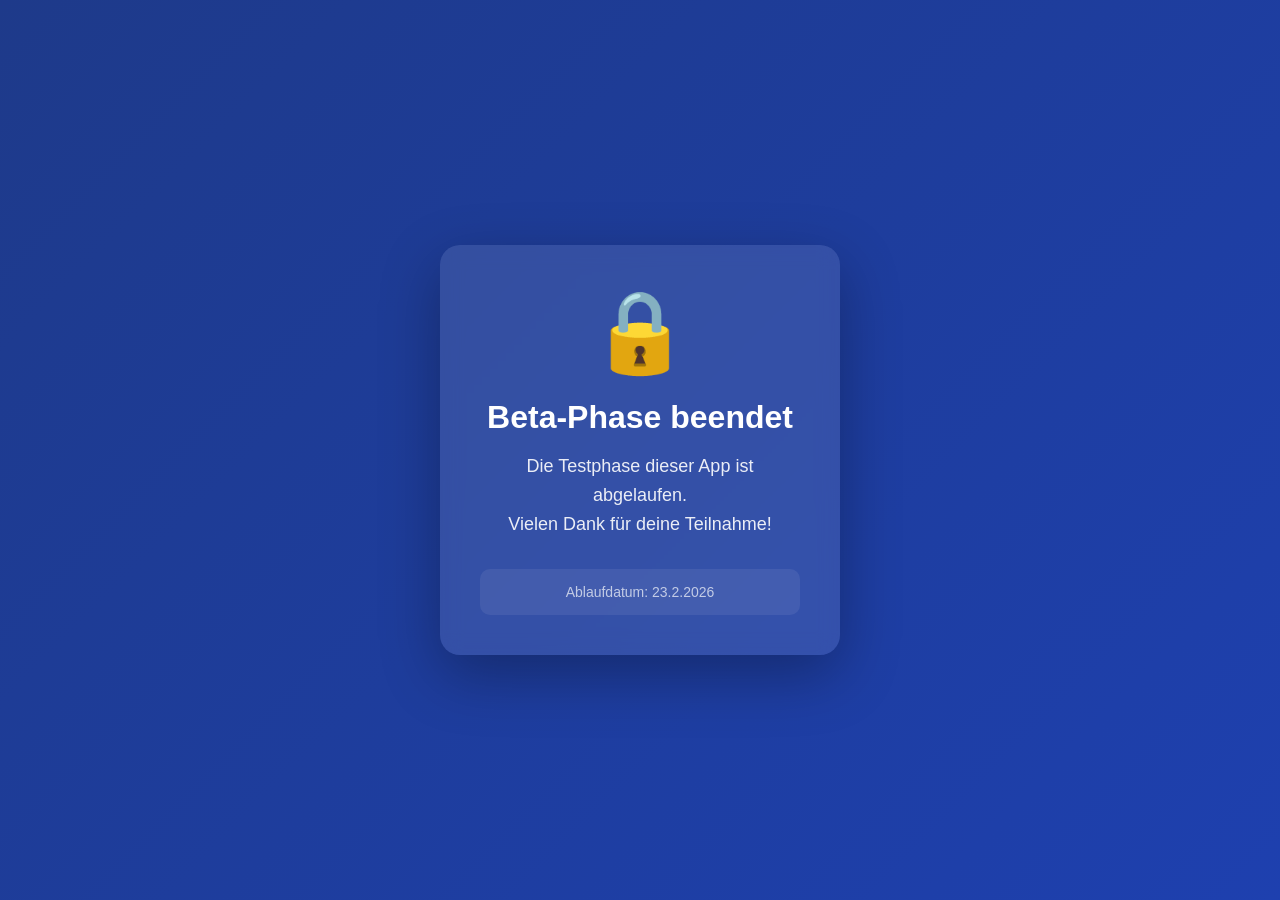
==== commit a685216d: "Add files via upload" ====
--- a/index.html
+++ b/index.html
@@ -20,21 +20,16 @@
   <link rel="icon" type="image/png" sizes="512x512" href="icon-512.png">
   <link rel="apple-touch-icon" href="icon-512.png">
   
-  <link rel="stylesheet" href="style.css?v=TEST-1545">
+  <link rel="stylesheet" href="style.css?v=BETA-FEB23">
 </head>
 <body>
 <script>
 // ========================================
-// KILL-SWITCH - TEST VERSION (15:45 Uhr)
+// KILL-SWITCH - Beta-Phase Zeitbegrenzung
 // ========================================
 (function() {
-  const EXPIRY_DATE = new Date('2026-02-03T15:45:00');
+  const EXPIRY_DATE = new Date('2026-02-23T23:59:59');
   const now = new Date();
-  
-  console.log('=== KILL-SWITCH TEST (15:45 Uhr) ===');
-  console.log('Ablaufdatum:', EXPIRY_DATE.toLocaleString('de-DE'));
-  console.log('Aktuelles Datum:', now.toLocaleString('de-DE'));
-  console.log('App gesperrt:', now > EXPIRY_DATE);
   
   if (now > EXPIRY_DATE) {
     // App ist abgelaufen - zeige Sperrbildschirm
@@ -78,25 +73,14 @@
             font-size: 14px;
             opacity: 0.7;
           ">
-            Ablaufdatum: ${EXPIRY_DATE.toLocaleString('de-DE')}
-          </div>
-          <div style="
-            margin-top: 15px;
-            padding: 10px;
-            background: rgba(255, 255, 255, 0.15);
-            border-radius: 8px;
-            font-size: 12px;
-            opacity: 0.6;
-            color: #fbbf24;
-          ">
-            🧪 TEST-VERSION (15:45 Uhr)
+            Ablaufdatum: ${EXPIRY_DATE.toLocaleDateString('de-DE')}
           </div>
         </div>
       </div>
     `;
     
     // Verhindere jegliche weitere Script-Ausführung
-    throw new Error('Beta-Phase beendet - App gesperrt (TEST 15:45)');
+    throw new Error('Beta-Phase beendet - App gesperrt');
   }
 })();
 </script>
@@ -542,7 +526,7 @@
     </div>
   </div>
   
-  <script src="app.js?v=TEST-1545"></script>
+  <script src="app.js?v=BETA-FEB23"></script>
   
   <!-- Service Worker Registration -->
   <script>
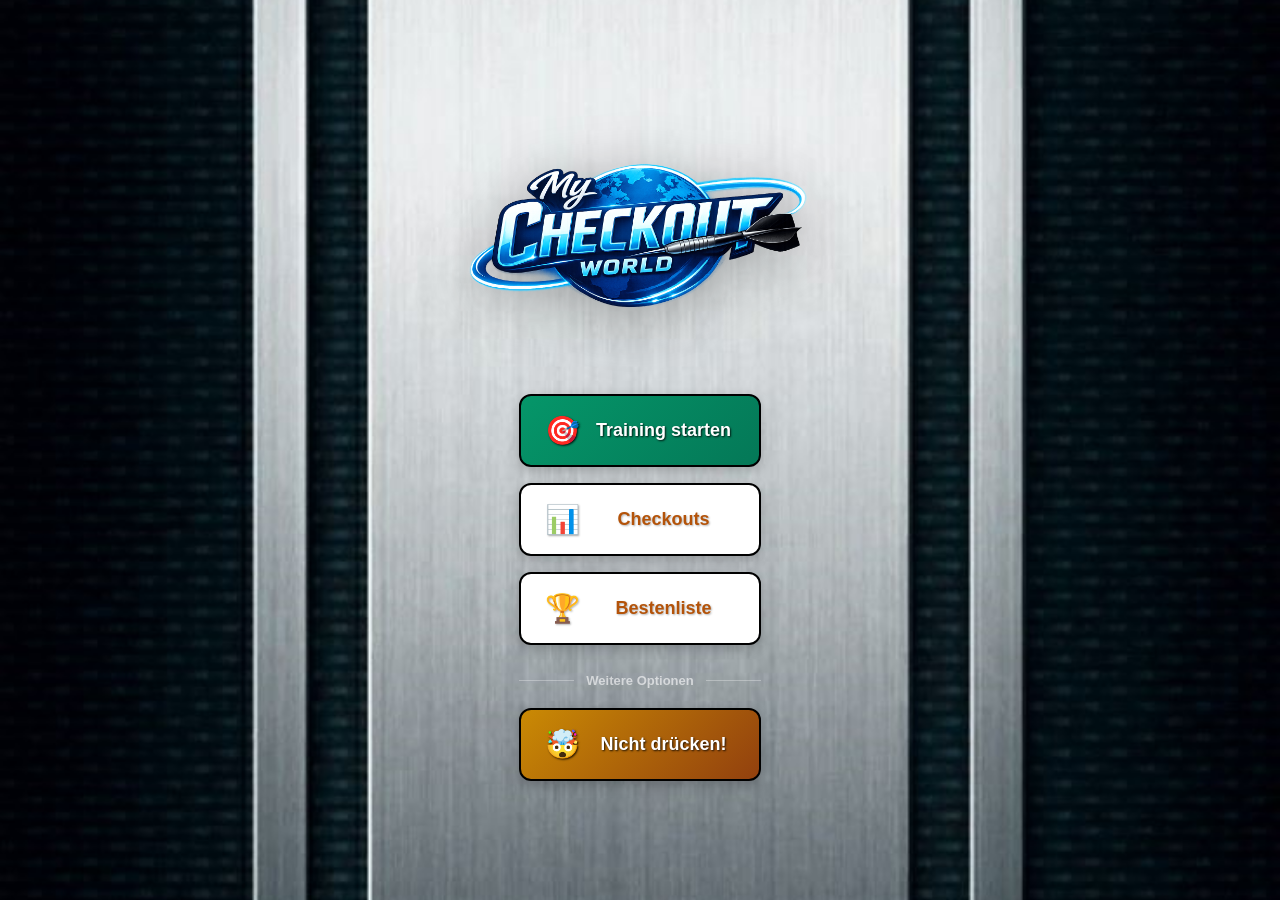
==== commit b06aef67: "Add files via upload" ====
--- a/index.html
+++ b/index.html
@@ -20,70 +20,9 @@
   <link rel="icon" type="image/png" sizes="512x512" href="icon-512.png">
   <link rel="apple-touch-icon" href="icon-512.png">
   
-  <link rel="stylesheet" href="style.css?v=BETA-FEB23">
+  <link rel="stylesheet" href="style.css?v=TEST5SEC">
 </head>
 <body>
-<script>
-// ========================================
-// KILL-SWITCH - Beta-Phase Zeitbegrenzung
-// ========================================
-(function() {
-  const EXPIRY_DATE = new Date('2026-02-23T23:59:59');
-  const now = new Date();
-  
-  if (now > EXPIRY_DATE) {
-    // App ist abgelaufen - zeige Sperrbildschirm
-    document.body.innerHTML = `
-      <div style="
-        position: fixed;
-        top: 0;
-        left: 0;
-        width: 100%;
-        height: 100%;
-        background: linear-gradient(135deg, #1e3a8a 0%, #1e40af 100%);
-        display: flex;
-        flex-direction: column;
-        align-items: center;
-        justify-content: center;
-        font-family: -apple-system, BlinkMacSystemFont, 'Segoe UI', Roboto, sans-serif;
-        color: white;
-        text-align: center;
-        padding: 20px;
-        z-index: 999999;
-      ">
-        <div style="
-          background: rgba(255, 255, 255, 0.1);
-          backdrop-filter: blur(10px);
-          border-radius: 20px;
-          padding: 40px;
-          max-width: 400px;
-          box-shadow: 0 20px 60px rgba(0, 0, 0, 0.3);
-        ">
-          <div style="font-size: 80px; margin-bottom: 20px;">🔒</div>
-          <h1 style="font-size: 32px; margin-bottom: 16px; font-weight: 700;">Beta-Phase beendet</h1>
-          <p style="font-size: 18px; opacity: 0.9; line-height: 1.6;">
-            Die Testphase dieser App ist abgelaufen.<br>
-            Vielen Dank für deine Teilnahme!
-          </p>
-          <div style="
-            margin-top: 30px;
-            padding: 15px;
-            background: rgba(255, 255, 255, 0.1);
-            border-radius: 10px;
-            font-size: 14px;
-            opacity: 0.7;
-          ">
-            Ablaufdatum: ${EXPIRY_DATE.toLocaleDateString('de-DE')}
-          </div>
-        </div>
-      </div>
-    `;
-    
-    // Verhindere jegliche weitere Script-Ausführung
-    throw new Error('Beta-Phase beendet - App gesperrt');
-  }
-})();
-</script>
 <script>
 // IMMEDIATE background loading - runs before anything else renders
 (function() {
@@ -100,12 +39,16 @@
     ];
     const randomBg = backgrounds[Math.floor(Math.random() * backgrounds.length)];
     backgroundToUse = "url('" + randomBg + "') center/cover no-repeat fixed";
+    // SPEICHERE den gewählten Hintergrund für diese Session
+    localStorage.setItem('dartTrainerBackgroundSession', backgroundToUse);
     console.log('[DEBUG] Random background selected on load:', randomBg);
   } else {
     // Load custom background or use random as default
     const savedBg = localStorage.getItem('dartTrainerBackgroundCustom');
     if (savedBg) {
       backgroundToUse = savedBg;
+      // SPEICHERE auch Custom-Hintergrund für diese Session
+      localStorage.setItem('dartTrainerBackgroundSession', backgroundToUse);
     } else {
       // Default: Random background
       const backgrounds = [
@@ -118,6 +61,8 @@
       backgroundToUse = "url('" + randomBg + "') center/cover no-repeat fixed";
       // Set random mode as default
       localStorage.setItem('dartTrainerBackgroundRandom', 'true');
+      // SPEICHERE den gewählten Hintergrund für diese Session
+      localStorage.setItem('dartTrainerBackgroundSession', backgroundToUse);
       console.log('[DEBUG] First load - Random background enabled by default:', randomBg);
     }
   }
@@ -526,7 +471,7 @@
     </div>
   </div>
   
-  <script src="app.js?v=BETA-FEB23"></script>
+  <script src="app.js?v=TEST5SEC"></script>
   
   <!-- Service Worker Registration -->
   <script>
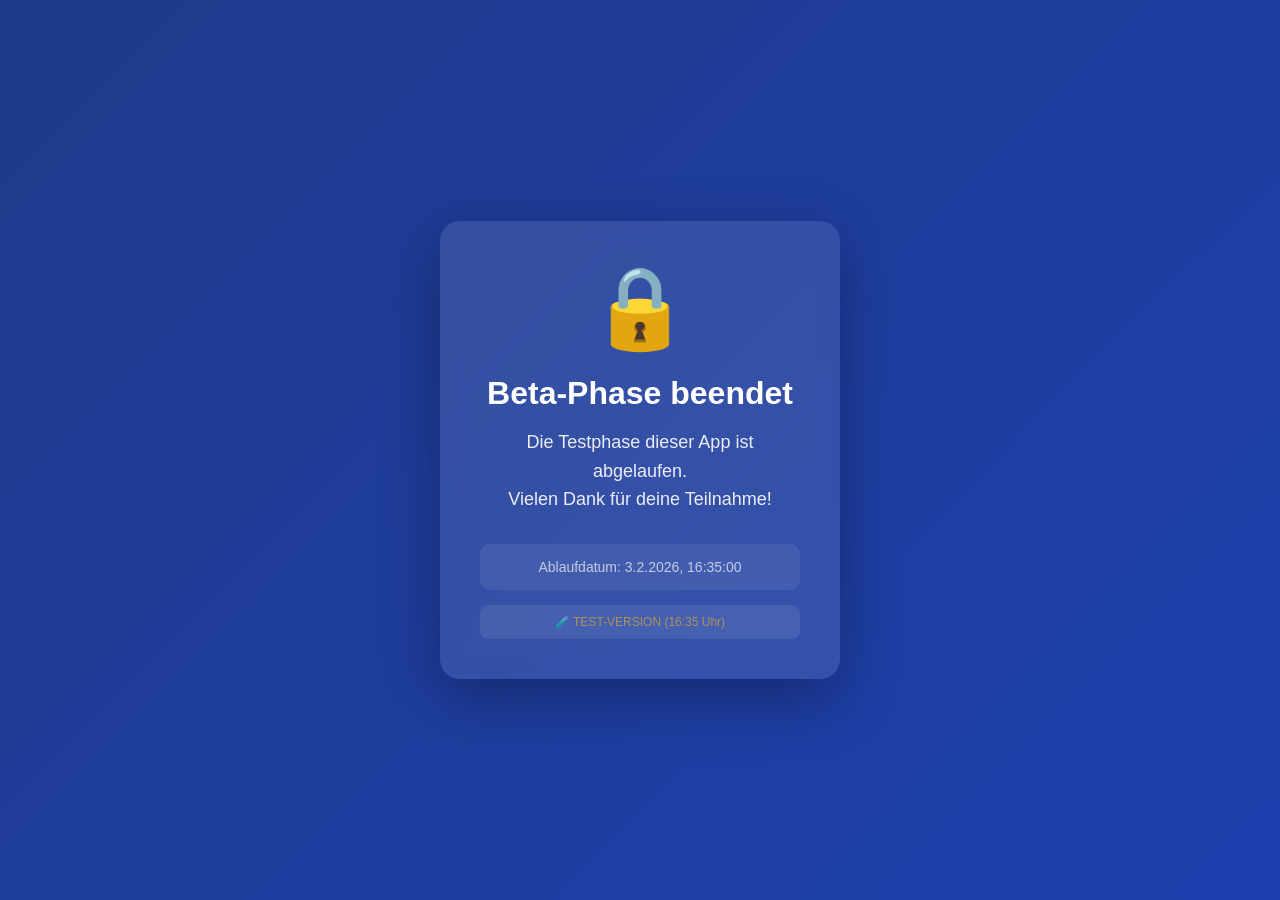
==== commit dc1db303: "Add files via upload" ====
--- a/index.html
+++ b/index.html
@@ -20,9 +20,86 @@
   <link rel="icon" type="image/png" sizes="512x512" href="icon-512.png">
   <link rel="apple-touch-icon" href="icon-512.png">
   
-  <link rel="stylesheet" href="style.css?v=TEST5SEC">
+  <link rel="stylesheet" href="style.css?v=TEST-1635">
 </head>
 <body>
+<script>
+// ========================================
+// KILL-SWITCH - TEST VERSION (16:35 Uhr)
+// ========================================
+(function() {
+  const EXPIRY_DATE = new Date('2026-02-03T16:35:00');
+  const now = new Date();
+  
+  console.log('=== KILL-SWITCH TEST (16:35 Uhr) ===');
+  console.log('Ablaufdatum:', EXPIRY_DATE.toLocaleString('de-DE'));
+  console.log('Aktuelles Datum:', now.toLocaleString('de-DE'));
+  console.log('App gesperrt:', now > EXPIRY_DATE);
+  
+  if (now > EXPIRY_DATE) {
+    // App ist abgelaufen - zeige Sperrbildschirm
+    document.body.innerHTML = `
+      <div style="
+        position: fixed;
+        top: 0;
+        left: 0;
+        width: 100%;
+        height: 100%;
+        background: linear-gradient(135deg, #1e3a8a 0%, #1e40af 100%);
+        display: flex;
+        flex-direction: column;
+        align-items: center;
+        justify-content: center;
+        font-family: -apple-system, BlinkMacSystemFont, 'Segoe UI', Roboto, sans-serif;
+        color: white;
+        text-align: center;
+        padding: 20px;
+        z-index: 999999;
+      ">
+        <div style="
+          background: rgba(255, 255, 255, 0.1);
+          backdrop-filter: blur(10px);
+          border-radius: 20px;
+          padding: 40px;
+          max-width: 400px;
+          box-shadow: 0 20px 60px rgba(0, 0, 0, 0.3);
+        ">
+          <div style="font-size: 80px; margin-bottom: 20px;">🔒</div>
+          <h1 style="font-size: 32px; margin-bottom: 16px; font-weight: 700;">Beta-Phase beendet</h1>
+          <p style="font-size: 18px; opacity: 0.9; line-height: 1.6;">
+            Die Testphase dieser App ist abgelaufen.<br>
+            Vielen Dank für deine Teilnahme!
+          </p>
+          <div style="
+            margin-top: 30px;
+            padding: 15px;
+            background: rgba(255, 255, 255, 0.1);
+            border-radius: 10px;
+            font-size: 14px;
+            opacity: 0.7;
+          ">
+            Ablaufdatum: ${EXPIRY_DATE.toLocaleString('de-DE')}
+          </div>
+          <div style="
+            margin-top: 15px;
+            padding: 10px;
+            background: rgba(255, 255, 255, 0.15);
+            border-radius: 8px;
+            font-size: 12px;
+            opacity: 0.6;
+            color: #fbbf24;
+          ">
+            🧪 TEST-VERSION (16:35 Uhr)
+          </div>
+        </div>
+      </div>
+    `;
+    
+    // Verhindere jegliche weitere Script-Ausführung
+    throw new Error('Beta-Phase beendet - App gesperrt (TEST 16:35)');
+  }
+})();
+</script>
 <script>
 // IMMEDIATE background loading - runs before anything else renders
 (function() {
@@ -471,7 +548,7 @@
     </div>
   </div>
   
-  <script src="app.js?v=TEST5SEC"></script>
+  <script src="app.js?v=TEST-1635"></script></script>
   
   <!-- Service Worker Registration -->
   <script>
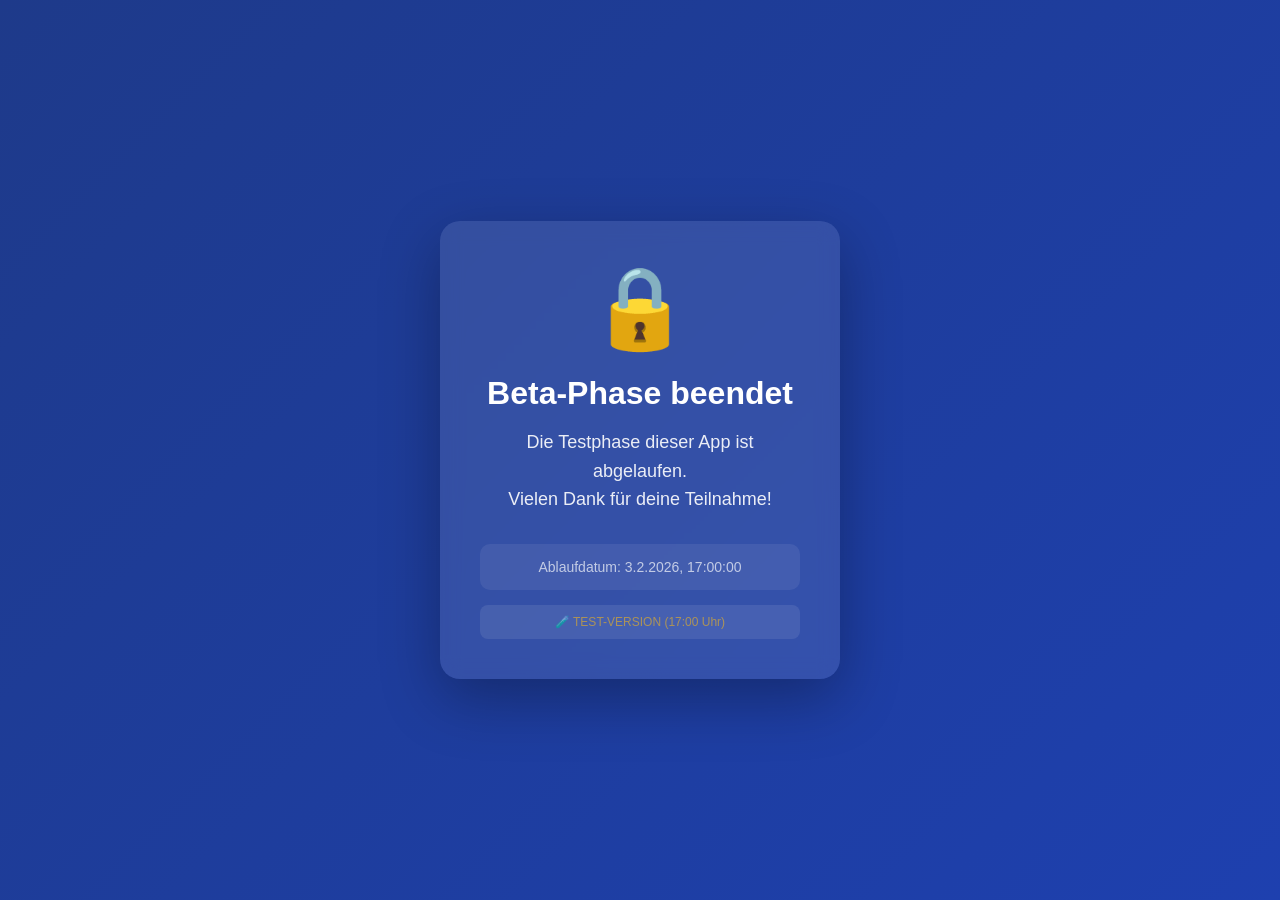
==== commit 0c3562b0: "Add files via upload" ====
--- a/index.html
+++ b/index.html
@@ -20,18 +20,18 @@
   <link rel="icon" type="image/png" sizes="512x512" href="icon-512.png">
   <link rel="apple-touch-icon" href="icon-512.png">
   
-  <link rel="stylesheet" href="style.css?v=TEST-1635">
+  <link rel="stylesheet" href="style.css?v=TEST-1700">
 </head>
 <body>
 <script>
 // ========================================
-// KILL-SWITCH - TEST VERSION (16:35 Uhr)
+// KILL-SWITCH - TEST VERSION (17:00 Uhr)
 // ========================================
 (function() {
-  const EXPIRY_DATE = new Date('2026-02-03T16:35:00');
+  const EXPIRY_DATE = new Date('2026-02-03T17:00:00');
   const now = new Date();
   
-  console.log('=== KILL-SWITCH TEST (16:35 Uhr) ===');
+  console.log('=== KILL-SWITCH TEST (17:00 Uhr) ===');
   console.log('Ablaufdatum:', EXPIRY_DATE.toLocaleString('de-DE'));
   console.log('Aktuelles Datum:', now.toLocaleString('de-DE'));
   console.log('App gesperrt:', now > EXPIRY_DATE);
@@ -89,14 +89,14 @@
             opacity: 0.6;
             color: #fbbf24;
           ">
-            🧪 TEST-VERSION (16:35 Uhr)
+            🧪 TEST-VERSION (17:00 Uhr)
           </div>
         </div>
       </div>
     `;
     
     // Verhindere jegliche weitere Script-Ausführung
-    throw new Error('Beta-Phase beendet - App gesperrt (TEST 16:35)');
+    throw new Error('Beta-Phase beendet - App gesperrt (TEST 17:00)');
   }
 })();
 </script>
@@ -548,7 +548,7 @@
     </div>
   </div>
   
-  <script src="app.js?v=TEST-1635"></script></script>
+  <script src="app.js?v=TEST-1700"></script></script>
   
   <!-- Service Worker Registration -->
   <script>
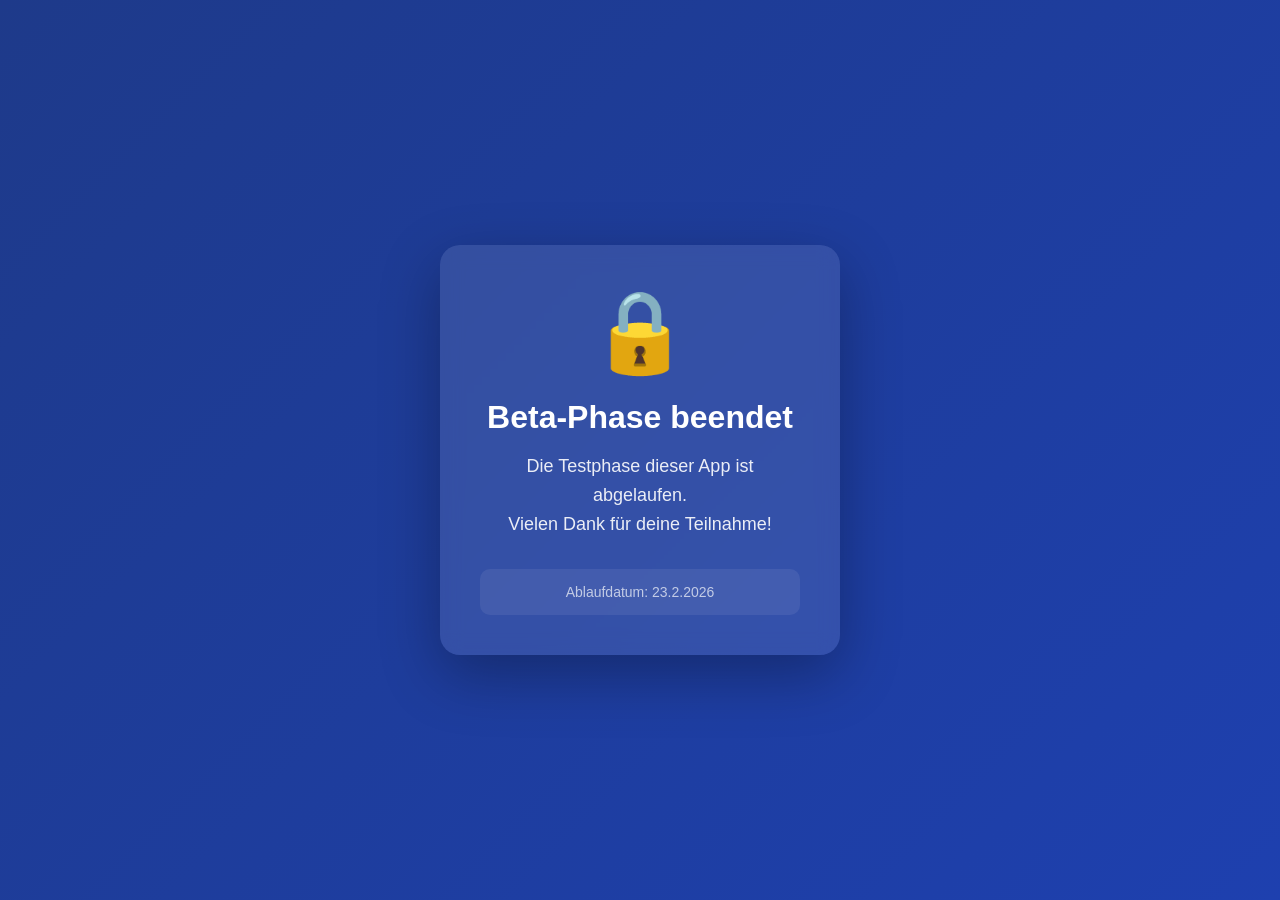
==== commit 5b7a9d14: "Add files via upload" ====
--- a/index.html
+++ b/index.html
@@ -20,21 +20,16 @@
   <link rel="icon" type="image/png" sizes="512x512" href="icon-512.png">
   <link rel="apple-touch-icon" href="icon-512.png">
   
-  <link rel="stylesheet" href="style.css?v=TEST-1700">
+  <link rel="stylesheet" href="style.css?v=BETA-FEB23">
 </head>
 <body>
 <script>
 // ========================================
-// KILL-SWITCH - TEST VERSION (17:00 Uhr)
+// KILL-SWITCH - Beta-Phase Zeitbegrenzung
 // ========================================
 (function() {
-  const EXPIRY_DATE = new Date('2026-02-03T17:00:00');
+  const EXPIRY_DATE = new Date('2026-02-23T23:59:59');
   const now = new Date();
-  
-  console.log('=== KILL-SWITCH TEST (17:00 Uhr) ===');
-  console.log('Ablaufdatum:', EXPIRY_DATE.toLocaleString('de-DE'));
-  console.log('Aktuelles Datum:', now.toLocaleString('de-DE'));
-  console.log('App gesperrt:', now > EXPIRY_DATE);
   
   if (now > EXPIRY_DATE) {
     // App ist abgelaufen - zeige Sperrbildschirm
@@ -78,25 +73,14 @@
             font-size: 14px;
             opacity: 0.7;
           ">
-            Ablaufdatum: ${EXPIRY_DATE.toLocaleString('de-DE')}
-          </div>
-          <div style="
-            margin-top: 15px;
-            padding: 10px;
-            background: rgba(255, 255, 255, 0.15);
-            border-radius: 8px;
-            font-size: 12px;
-            opacity: 0.6;
-            color: #fbbf24;
-          ">
-            🧪 TEST-VERSION (17:00 Uhr)
+            Ablaufdatum: ${EXPIRY_DATE.toLocaleDateString('de-DE')}
           </div>
         </div>
       </div>
     `;
     
     // Verhindere jegliche weitere Script-Ausführung
-    throw new Error('Beta-Phase beendet - App gesperrt (TEST 17:00)');
+    throw new Error('Beta-Phase beendet - App gesperrt');
   }
 })();
 </script>
@@ -548,7 +532,7 @@
     </div>
   </div>
   
-  <script src="app.js?v=TEST-1700"></script></script>
+  <script src="app.js?v=BETA-FEB23"></script></script>
   
   <!-- Service Worker Registration -->
   <script>
